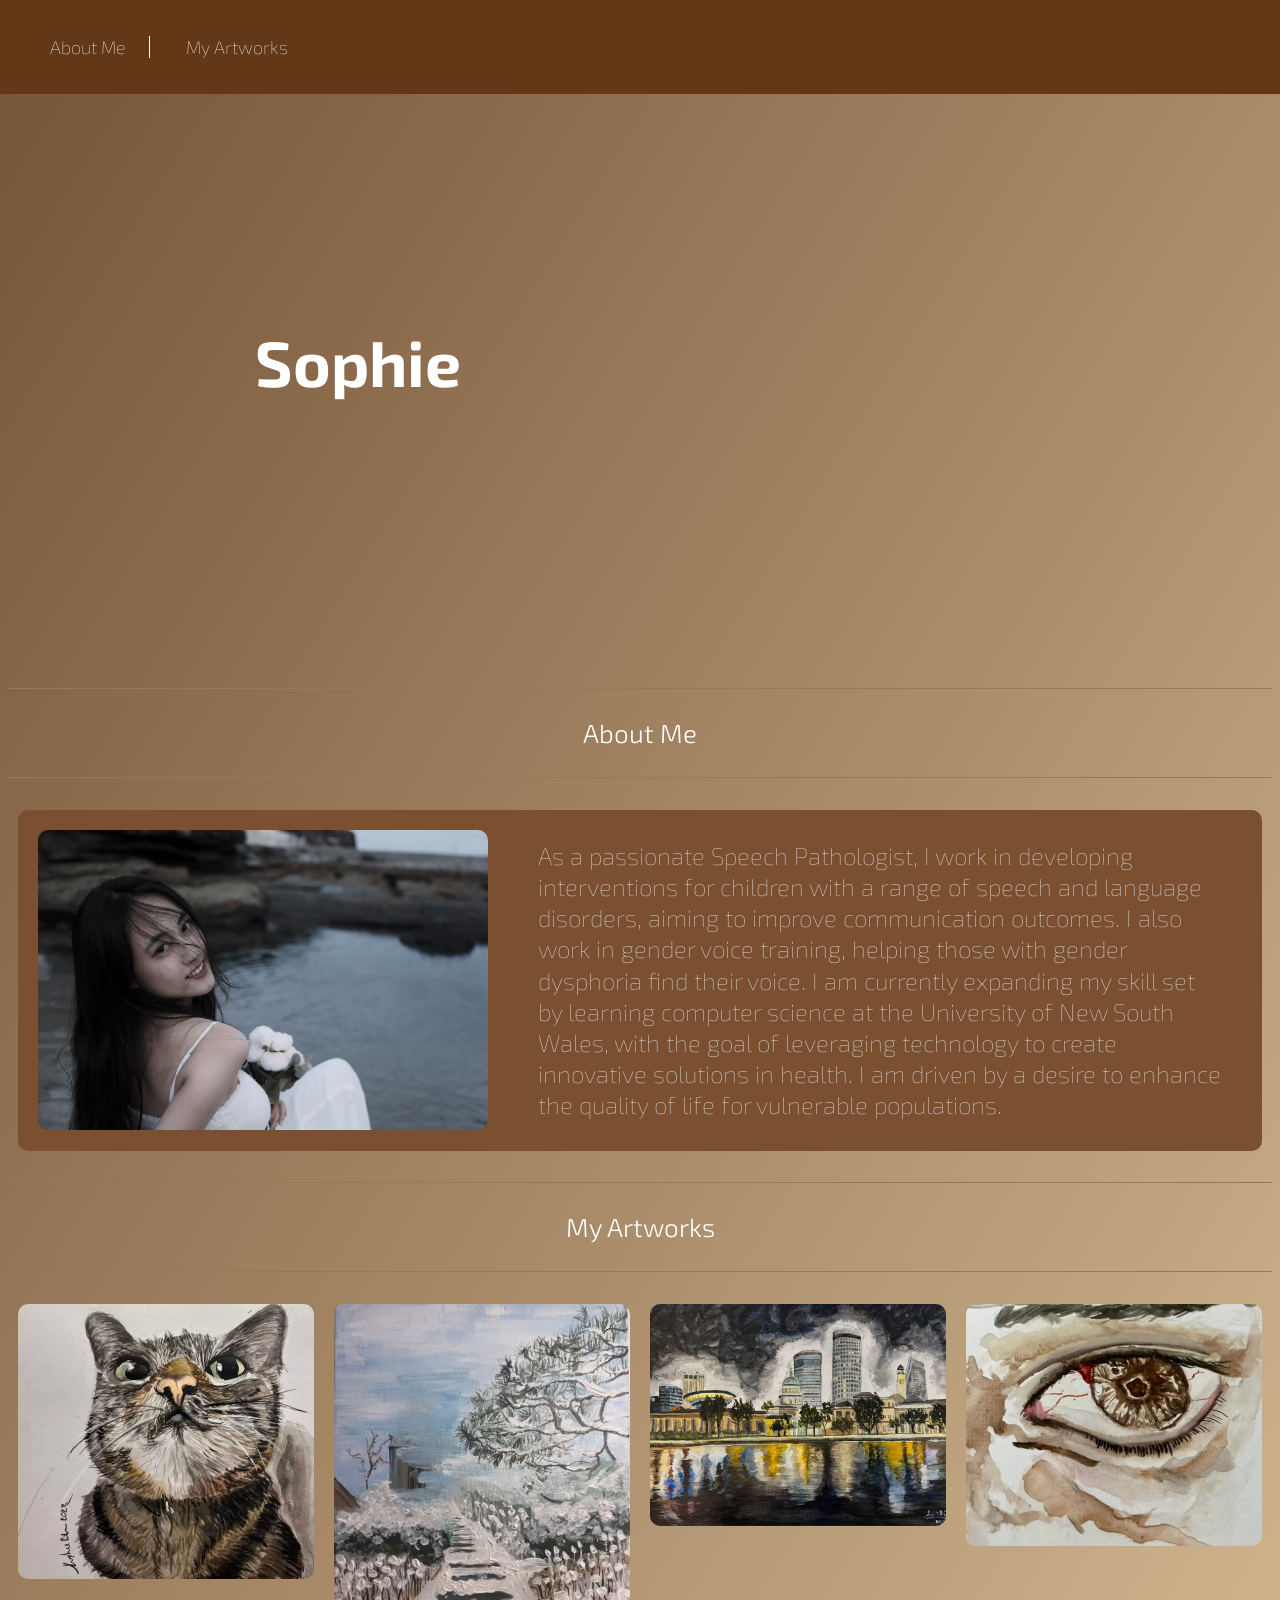
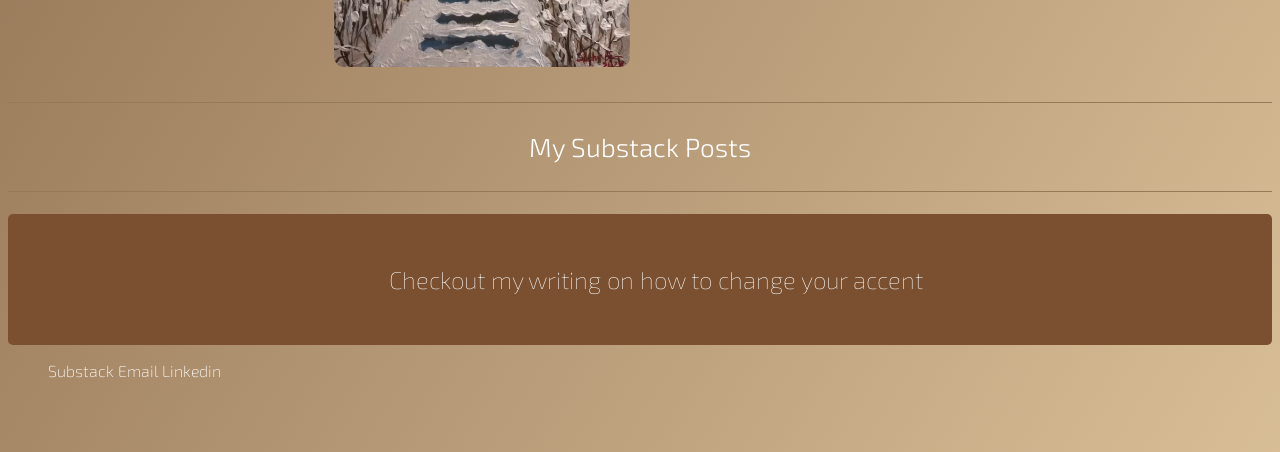
==== index.html @ 20e49e32 "Initial commit of all files to the repository" ====
<!DOCTYPE html>
<html>
<head>
    <title>Sophie Bi</title>
    <link rel="stylesheet" href="Resources/css/style.css">
    <link rel="images" href="Resources/images/">
    <link rel="preconnect" href="https://fonts.googleapis.com">
    <link rel="preconnect" href="https://fonts.gstatic.com" crossorigin>
    <link href="https://fonts.googleapis.com/css2?family=Exo+2:ital,wght@0,100..900;1,100..900&display=swap" rel="stylesheet">
</head>
<body>

    <!-- This is the Navigation Bar -->
    <div class="navbar_container">
        <ul class="navbar">
            <li class="aboutme_navbar"><a href="#aboutme">About Me</a></li>
            <li class="subheadings"><a href="#artworks">My Artworks</a></li>
        </ul>
    </div>

    <!-- This is the Header -->
    <header>
            <h1>Sophie</h1> 
    </header>
   
    <!-- This is the about me content -->
    <div id="aboutme">
        <h2>About Me</h2>
            <div id="aboutme_background">
                <div class="about_me_content">
                <p class="self_intro"> As a passionate Speech Pathologist, I work in developing interventions for children with a range of speech and language disorders, aiming to improve communication outcomes. I also work in gender voice training, helping those with gender dysphoria find their voice. I am currently expanding my skill set by learning computer science at the University of New South Wales, with the goal of leveraging technology to create innovative solutions in health. I am driven by a desire to enhance the quality of life for vulnerable populations. </p>
                <div class="image" id="portrait"><img src="Resources/images/portrait.JPG" alt="Portrait of myself, against the ocean" height="300px"></div>
            </div>
        </div>
    </div>

    <!-- This is the artworks content -->
    <div id="artworks">
        <h2>My Artworks</h2>
        <div class="paintings">
            <div class="image_painting"><img src="Resources/images/Friend_cat.jpg" alt="image of my friend's cat" height="180px"></div>
            <div class="image_painting"><img src="Resources/images/Korea_snow.jpg" alt="I painted the snow in korea" height="180px"></div>
            <div class="image_painting"><img src="Resources/images/Singapore_river.jpg" alt="I was alone in singapore by the river" height="180px"></div>
            <div class="image_painting"><img src="Resources/images/Eyes.jpeg" alt="I painted an eye" height="180px"></div>
        </div>
    </div>

    <!-- This is the substack content-->
    <div id="substack">
        <h2>My Substack Posts</h2>
        <div id="substack_post_links">
            <p class = "substack_link"><a href="https://sophiebi.substack.com/p/the-australian-accent?r=3r8b92" target="_blank" rel="noopener noreferrer">Checkout my writing on how to change your accent</a></p>
        </div>
    </div>
</body>

<footer>
    <nav class="footer-nav">
        <ul>
            <li><a href="">Substack</a></li>
            <li><a href="sophiebimx@outlook.com">Email</a></li>
            <li><a href="www.linkedin.com/in/sophiebimx">Linkedin</a></li>
        </ul>
    </nav>
</footer>

</html>
---- Resources/css/style.css ----
/* Universal Styles */

html {
    font-family: "Exo 2", sans-serif;
    font-size: 16px;
    font-weight: 200;
    width: 100%;
}

h1 {
    color: #FFF;
    font-size: 4rem;
    padding: 14rem;
    width: 20%;
    font-family: "Exo 2", sans-serif; /* Added sans-serif as fallback */
    text-align: center;
}

h2 {
    border-top: 1px solid #947a57;
    border-bottom: 1px solid #947a57;
    color: #FFF;
    font-weight: 300;
    font-size: 26px;
    line-height: 24px;
    padding-top: 2rem;
    padding-bottom: 2rem;
    text-align: center;
    font-family:"Exo 2", sans-serif; /* Added sans-serif as fallback */
}

p {
    color: rgba(240, 248, 255, 0.745);
    line-height: 1.3em;
    text-align: left;
    width: 100%;
    font-family: "Exo 2", sans-serif; /* Added sans-serif as fallback */
    font-size: 18px;
    font-weight: 100;
}

body {
    background-image: linear-gradient(to bottom right, #755337, #d8be97);
    padding-top: 3rem;
    padding-bottom: 3rem;
}

img {
    width: auto;
    border-radius: 10px;
}
li{
    list-style: none;
    display: inline-block;
}

a{
    text-decoration: none !important;
    color: #FFF;
    text-transform: rgb(186, 83, 20);

}
/*navigation bar*/
.navbar_container{
    position: fixed;
    width: 100%;
    background-color: #623817;
    padding: 20px 10px;
    top: 0;
    left: 0;
    right: 0;
}
.navbar {
    width: 100%;
    z-index: 10;
    background-color: #623817;
}

.subheadings {
    text-align: center;
    font-family: "Exo 2", sans-serif; /* Added sans-serif as fallback */
    font-size: 18px;
    font-weight: 100;
    text-decoration: none !important;
    border: none;
    padding-right: 15px;
}
.aboutme_navbar{
    margin-right: 2rem;
    padding-right: 1.5rem;
    border-right: 1px solid #FFF;
    font-family: "Exo 2", sans-serif; /* Added sans-serif as fallback */
    font-size: 18px;
    font-weight: 100;
}

/*header*/
header{
    background-image: url('../images/newtown_icecream.jpeg');
    background-size: cover;
    background-attachment: fixed;
    width: 100%;
    background-repeat: no-repeat; 
    background-position: right top;
    border-radius: 10px;
}

/*about me*/
#aboutme_background{
    background-color: #7a5030;
    margin: 10px;
    min-height: 320px;
    border-radius: 10px;
}
#aboutme {
    display:flex;
    flex-direction: column;
}

.about_me_content {
    display: flex;
    flex-direction: row-reverse; 
    align-items: center; 
    border-radius: 255px 15px 225px 15px/15px 225px 15px 255px;
}

.self_intro {
    display: flex;
    margin:20px 30px 20px 20px;
    font-size: 24px;
    padding:10px;
}

#portrait {
    margin: 20px; 
    max-height: 300px;
    min-height:250px;
    
}

/*artworks*/

.paintings {
    display: flex;
    justify-content: space-between;
    flex-wrap: wrap;
    border-radius: 20px;
}

.image_painting {
    flex: 0 1 calc(25% - 20px); /* Adjust the percentage and margin as needed */
    margin: 10px;
    text-align: center;
    transition: transform 0.3s ease; /* Smooth transition for hover effect */
}

.image_painting img {
    max-width: 100%;
    height: auto;
    border-radius: 10px;
    transition: transform 0.3s ease; /* Smooth transition for enlargement */
}

.image_painting:hover {
    z-index: 1; /* Ensures the enlarged image appears above others */
}

.image_painting:hover img {
    transform: scale(1.5);
}

/*substack*/

#substack_post_links {
    display: block;
    margin-bottom: 15px; /* Adds space between posts */
    padding: 10px;
    background-color: #7a5030; 
    border-radius: 5px;
    transition: background-color 0.3s ease;

}
.substack_post_links:hover {
    background-color: #e9e9e9; 
}

.substack_link{
    text-align: center;
    font-family: "Exo 2", sans-serif;
    font-size: 24px;
    padding: 1rem;
    width: 100%;
}

.substack_link:hover {
    color: #0066cc;
}
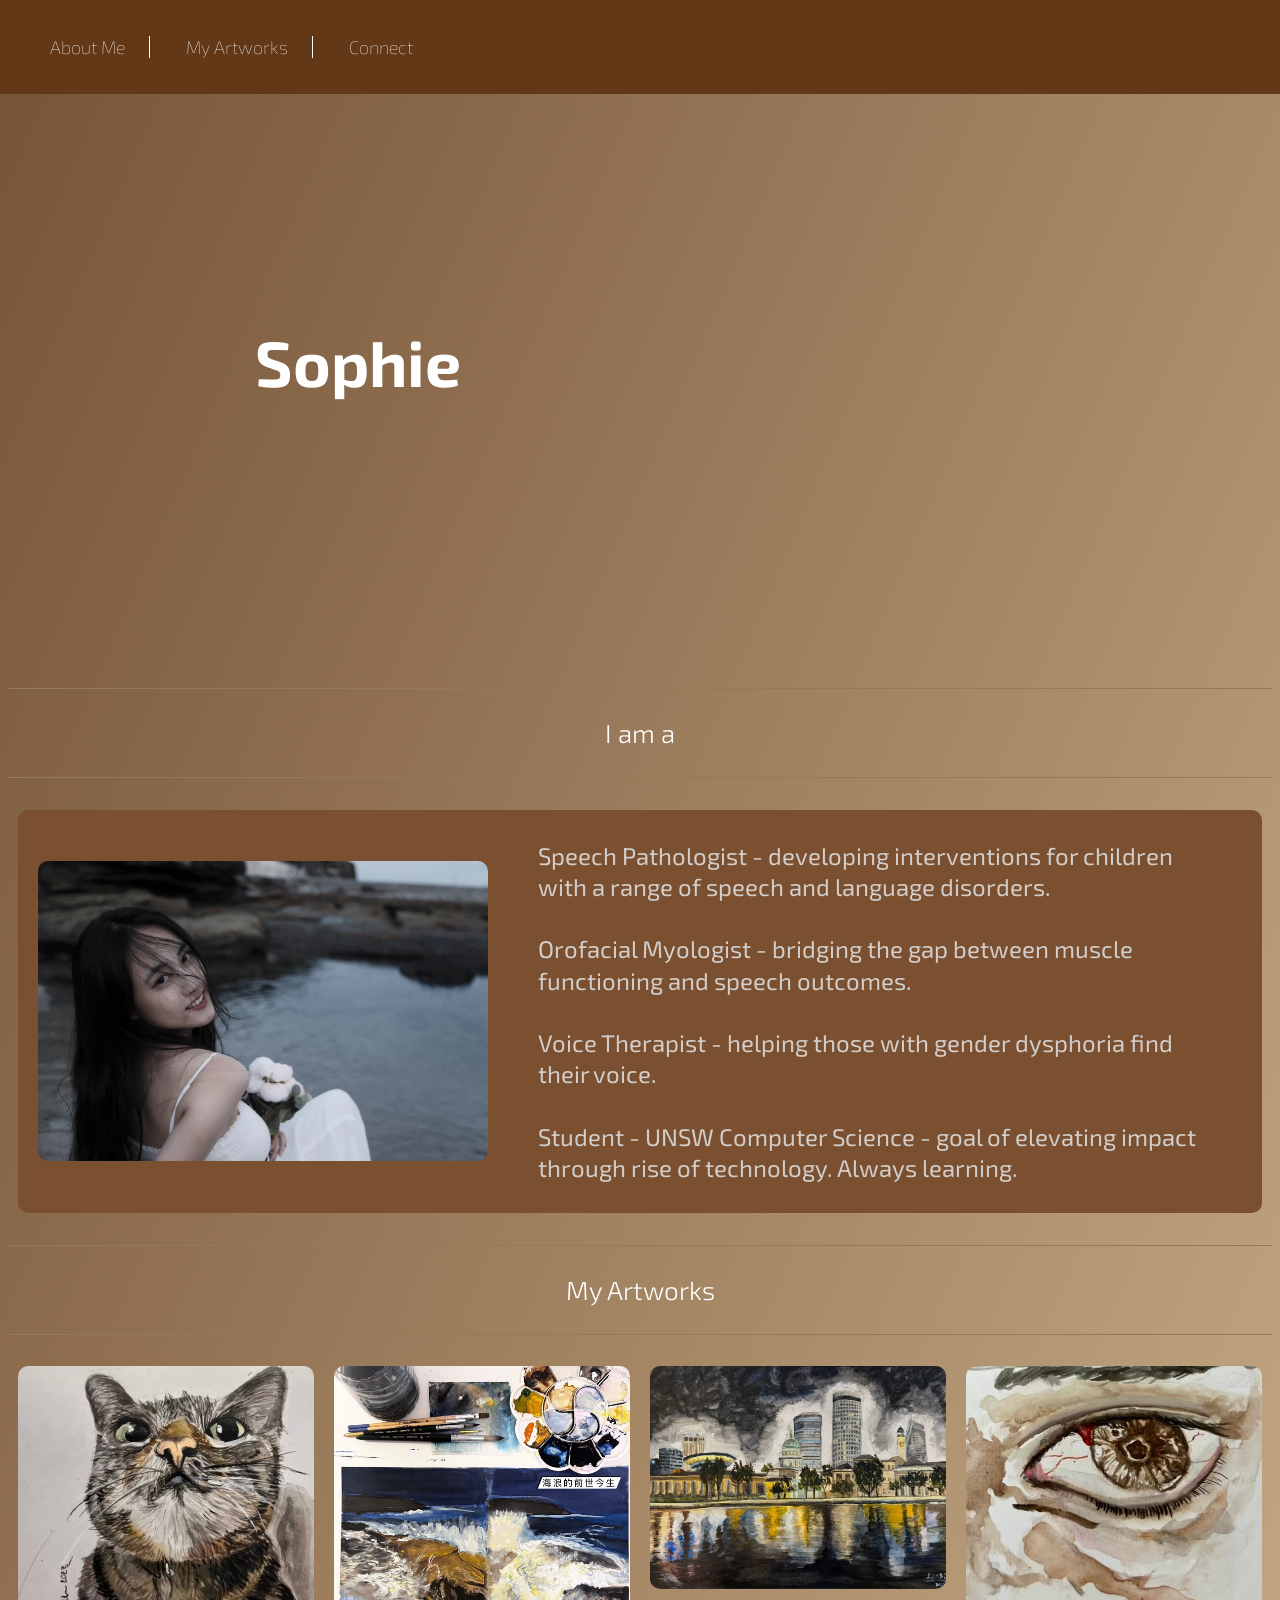
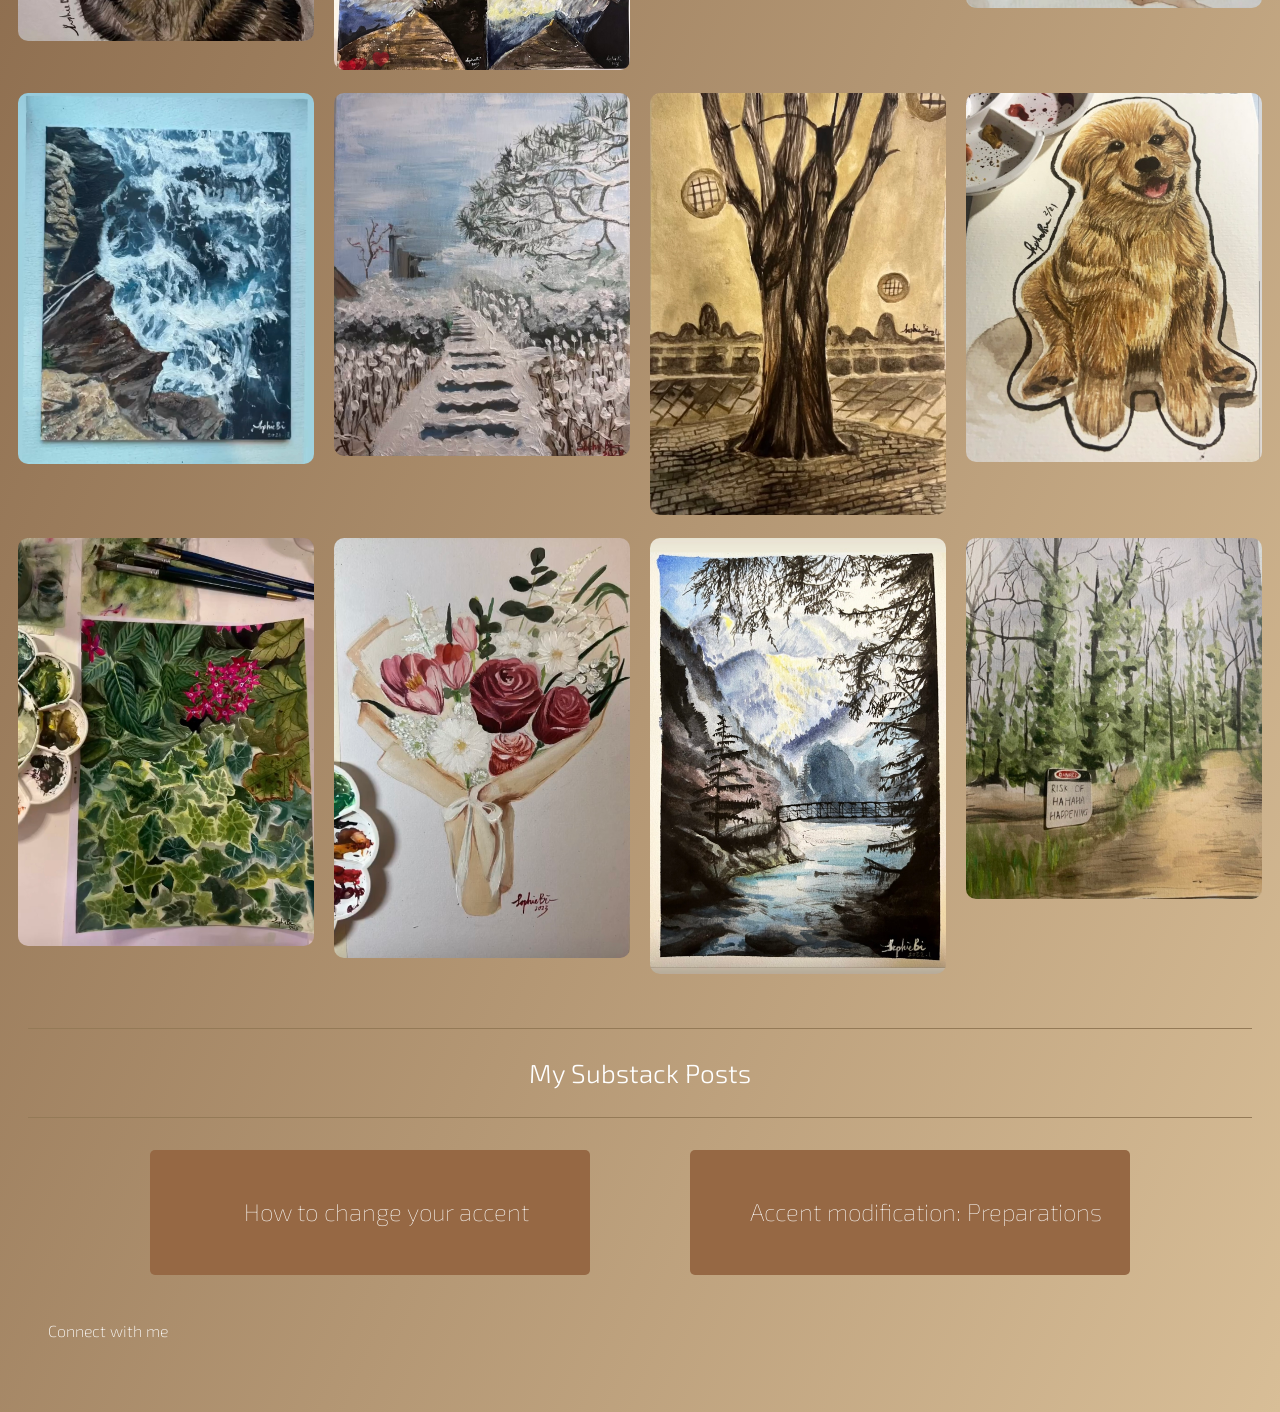
==== commit 9b2abe94: "Update website files and images" ====
--- a/index.html
+++ b/index.html
@@ -15,6 +15,8 @@
         <ul class="navbar">
             <li class="aboutme_navbar"><a href="#aboutme">About Me</a></li>
             <li class="subheadings"><a href="#artworks">My Artworks</a></li>
+            <li class="Connect"><a href="#" class="connect-trigger">Connect</a></li>
+            
         </ul>
     </div>
 
@@ -25,10 +27,15 @@
    
     <!-- This is the about me content -->
     <div id="aboutme">
-        <h2>About Me</h2>
+        <h2>I am a </h2>
             <div id="aboutme_background">
                 <div class="about_me_content">
-                <p class="self_intro"> As a passionate Speech Pathologist, I work in developing interventions for children with a range of speech and language disorders, aiming to improve communication outcomes. I also work in gender voice training, helping those with gender dysphoria find their voice. I am currently expanding my skill set by learning computer science at the University of New South Wales, with the goal of leveraging technology to create innovative solutions in health. I am driven by a desire to enhance the quality of life for vulnerable populations. </p>
+                <p class="self_intro"> 
+                    Speech Pathologist - developing interventions for children with a range of speech and language disorders.<br><br>
+                    Orofacial Myologist -  bridging the gap between muscle functioning and speech outcomes. <br><br>
+                    Voice Therapist - helping those with gender dysphoria find their voice. <br><br>
+                    Student - UNSW Computer Science - goal of elevating impact through rise of technology. Always learning.
+                </p>
                 <div class="image" id="portrait"><img src="Resources/images/portrait.JPG" alt="Portrait of myself, against the ocean" height="300px"></div>
             </div>
         </div>
@@ -39,30 +46,122 @@
         <h2>My Artworks</h2>
         <div class="paintings">
             <div class="image_painting"><img src="Resources/images/Friend_cat.jpg" alt="image of my friend's cat" height="180px"></div>
-            <div class="image_painting"><img src="Resources/images/Korea_snow.jpg" alt="I painted the snow in korea" height="180px"></div>
+            <div class="image_painting"><img src="Resources/images/double_waves.jpg" alt="some waves" height="180px"></div>
             <div class="image_painting"><img src="Resources/images/Singapore_river.jpg" alt="I was alone in singapore by the river" height="180px"></div>
             <div class="image_painting"><img src="Resources/images/Eyes.jpeg" alt="I painted an eye" height="180px"></div>
+            <div class="image_painting"><img src="Resources/images/waves.jpg" alt="some waves" height="180px"></div>
+            <div class="image_painting"><img src="Resources/images/Korea_snow.jpg" alt="I painted the snow in korea" height="180px"></div>
+            <div class="image_painting"><img src="Resources/images/hand.jpg" alt="some waves" height="180px"></div>
+            <div class="image_painting"><img src="Resources/images/doggo.jpg" alt="a doggo" height="180px"></div>
+            <div class="image_painting"><img src="Resources/images/greens.jpg" alt="green leaves" height="180px"></div>
+            <div class="image_painting"><img src="Resources/images/flowers.jpg" alt="banquet of flowers" height="180px"></div>
+            <div class="image_painting"><img src="Resources/images/yijing.jpg" alt="chinese style" height="180px"></div>
+            <div class="image_painting"><img src="Resources/images/bush_walk.jpg" alt="bush walk" height="180px"></div>
         </div>
     </div>
 
-    <!-- This is the substack content-->
-    <div id="substack">
+  <!-- This is the substack content-->
+    <div id="substack"> 
         <h2>My Substack Posts</h2>
-        <div id="substack_post_links">
-            <p class = "substack_link"><a href="https://sophiebi.substack.com/p/the-australian-accent?r=3r8b92" target="_blank" rel="noopener noreferrer">Checkout my writing on how to change your accent</a></p>
+        <div class="substack_container">
+            <div class="substack_post_links"> <!-- Changed from ID to class -->
+                <p class="substack_link">
+                    <a href="https://sophiebi.substack.com/p/the-australian-accent?r=3r8b92" target="_blank" rel="noopener noreferrer">
+                        How to change your accent
+                    </a>
+                </p>
+            </div>
+            <div class="substack_post_links"> <!-- Changed from ID to class -->
+                <p class="substack_link">
+                    <a href="https://substack.com/@sophiebi/note/p-147573679" target="_blank" rel="noopener noreferrer">
+                        Accent modification: Preparations
+                    </a>
+                </p>
+            </div>
         </div>
     </div>
+    <!-- This is the popup content-->
+    <div id="connectPopup" class="popup">
+        <div class="popup-content">
+            <span class="close">&times;</span>
+            <h2>Connect With Me Via</h2>
+            <div class="connect-links">
+                <a href="https://sophiebi.substack.com" target="_blank" class="connect-button">
+                    <i class="icon">📮</i>Substack
+                </a>
+                <a href="#" class="connect-button" id="emailCopyButton" data-email="sophiebimx@outlook.com">
+                    <i class="icon">📧</i>Email <span class="copy-text">(Click to copy)</span>
+                </a>
+                </a>
+                <a href="https://www.linkedin.com/in/sophiebimx" target="_blank" class="connect-button">
+                    <i class="icon">💼</i>LinkedIn
+                </a>
+            </div>
+        </div>
+    </div>
+    <!-- This is the footer content-->
+    <footer>
+        <nav class="footer-nav">
+            <ul>
+                <li><a href="#" class="connect-trigger">Connect with me</a></li>
+            </ul>
+        </nav>
+    </footer>
+
+<!-- This is the conenct me pop up java script content-->
+    <script>
+        // Get the modal
+        document.addEventListener('DOMContentLoaded', function() {
+            const popup = document.getElementById('connectPopup');
+            const closeButton = document.getElementsByClassName('close')[0];
+            const connectButtons = document.querySelectorAll('.connect-trigger');
+
+            // Add click event to all connect buttons
+            connectButtons.forEach(button => {
+                button.onclick = function(e) {
+                    e.preventDefault();
+                    popup.style.display = "block";
+                }
+            });
+
+            // When the user clicks on (x), close the popup
+            closeButton.onclick = function() {
+                popup.style.display = "none";
+            }
+
+            // When the user clicks anywhere outside of the popup, close it
+            window.onclick = function(event) {
+                if (event.target == popup) {
+                    popup.style.display = "none";
+                }
+            }
+        });
+        
+
+    // Add email copy functionality
+    const emailButton = document.getElementById('emailCopyButton');
+    
+    emailButton.addEventListener('click', function(e) {
+        e.preventDefault();
+        const email = this.getAttribute('data-email');
+        
+        // Copy to clipboard
+        navigator.clipboard.writeText(email).then(function() {
+            // Change button text temporarily to show feedback
+            const originalText = emailButton.innerHTML;
+            emailButton.innerHTML = '<i class="icon">📧</i>Email copied!';
+            
+            // Revert back to original text after 2 seconds
+            setTimeout(function() {
+                emailButton.innerHTML = originalText;
+            }, 2000);
+        }).catch(function(err) {
+            console.error('Failed to copy text: ', err);
+            });
+        });
+
+    </script>
+
 </body>
-
-<footer>
-    <nav class="footer-nav">
-        <ul>
-            <li><a href="">Substack</a></li>
-            <li><a href="sophiebimx@outlook.com">Email</a></li>
-            <li><a href="www.linkedin.com/in/sophiebimx">Linkedin</a></li>
-        </ul>
-    </nav>
-</footer>
-
 </html>
  
--- a/Resources/css/style.css
+++ b/Resources/css/style.css
@@ -94,6 +94,17 @@
     font-weight: 100;
 }
 
+.navbar li a {
+    font-family: "Exo 2", sans-serif;
+    font-size: 18px;
+    font-weight: 100;
+}
+
+.subheadings {
+    margin-right: 2rem;
+    padding-right: 1.5rem;
+    border-right: 1px solid #FFF;
+}
 /*header*/
 header{
     background-image: url('../images/newtown_icecream.jpeg');
@@ -127,6 +138,8 @@
 .self_intro {
     display: flex;
     margin:20px 30px 20px 20px;
+    /*font-weight: bold;    /* or */
+    font-weight: 400; 
     font-size: 24px;
     padding:10px;
 }
@@ -152,6 +165,8 @@
     margin: 10px;
     text-align: center;
     transition: transform 0.3s ease; /* Smooth transition for hover effect */
+    
+    
 }
 
 .image_painting img {
@@ -166,32 +181,109 @@
 }
 
 .image_painting:hover img {
-    transform: scale(1.5);
+    transform: scale(1.2);
 }
 
 /*substack*/
-
-#substack_post_links {
-    display: block;
-    margin-bottom: 15px; /* Adds space between posts */
+#substack {
+    padding: 20px;
+}
+
+.substack_container {
+    width: 80%;
+    margin: 0 auto;
+    display: flex;
+    flex-direction: row;
+    gap: 100px;
     padding: 10px;
-    background-color: #7a5030; 
+}
+
+.substack_post_links { /* Changed from ID to class */
+    flex: 1;
+    background-color: #966844;
     border-radius: 5px;
-    transition: background-color 0.3s ease;
-
-}
-.substack_post_links:hover {
-    background-color: #e9e9e9; 
-}
-
-.substack_link{
+    padding: 8px 10px;
+    color: white;
+    text-align: center;
+}
+
+.substack_link {
     text-align: center;
     font-family: "Exo 2", sans-serif;
     font-size: 24px;
     padding: 1rem;
-    width: 100%;
-}
-
-.substack_link:hover {
+    line-height: 1.2; 
+}
+
+.substack_link a {
+    color: white;
+    text-decoration: none;
+}
+
+.substack_link a:hover {
     color: #0066cc;
-}+}
+
+/* Popup styles */
+.popup {
+    display: none;
+    position: fixed;
+    top: 0;
+    left: 0;
+    width: 100%;
+    height: 100%;
+    background-color: rgba(0, 0, 0, 0.5);
+    z-index: 1000;
+}
+.popup-content h2 {
+    color: #333;
+    text-align: center;
+    margin-bottom: 20px;
+    font-size: 1.5em;
+}
+.popup-content {
+    position: relative;
+    background-color: #fff;
+    margin: 15% auto;
+    padding: 20px;
+    width: 70%;
+    max-width: 500px;
+    border-radius: 10px;
+    box-shadow: 0 4px 8px rgba(0, 0, 0, 0.2);
+}
+
+.close {
+    position: absolute;
+    right: 20px;
+    top: 10px;
+    font-size: 30px;
+    cursor: pointer;
+}
+
+.connect-links {
+    display: flex;
+    flex-direction: column;
+    gap: 15px;
+    margin-top: 20px;
+}
+
+.connect-button {
+    display: flex;
+    align-items: center;
+    gap: 10px;
+    padding: 15px;
+    background-color: #f5f5f5;
+    border-radius: 8px;
+    text-decoration: none;
+    color: #333;
+    font-size: 1.2em;
+    transition: background-color 0.3s;
+}
+
+.connect-button:hover {
+    background-color: #e0e0e0;
+}
+
+.icon {
+    font-size: 24px;
+}
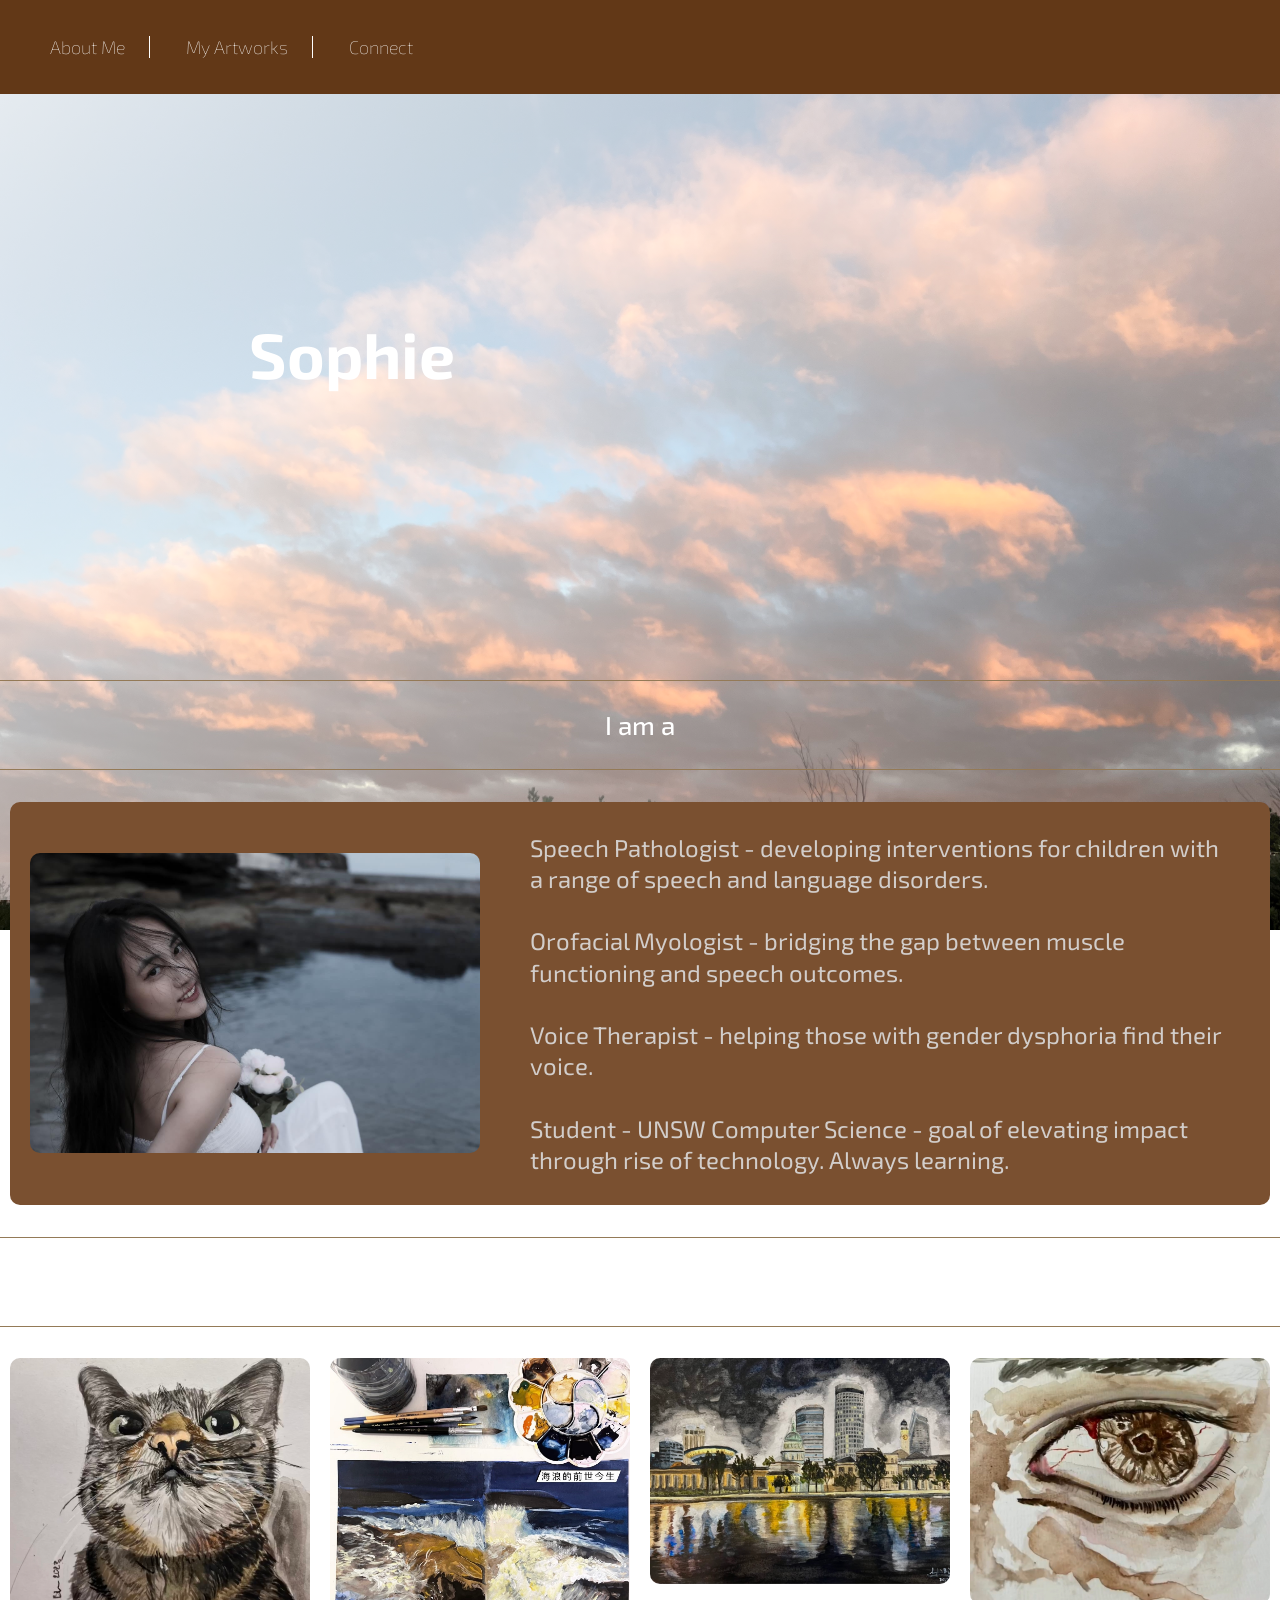
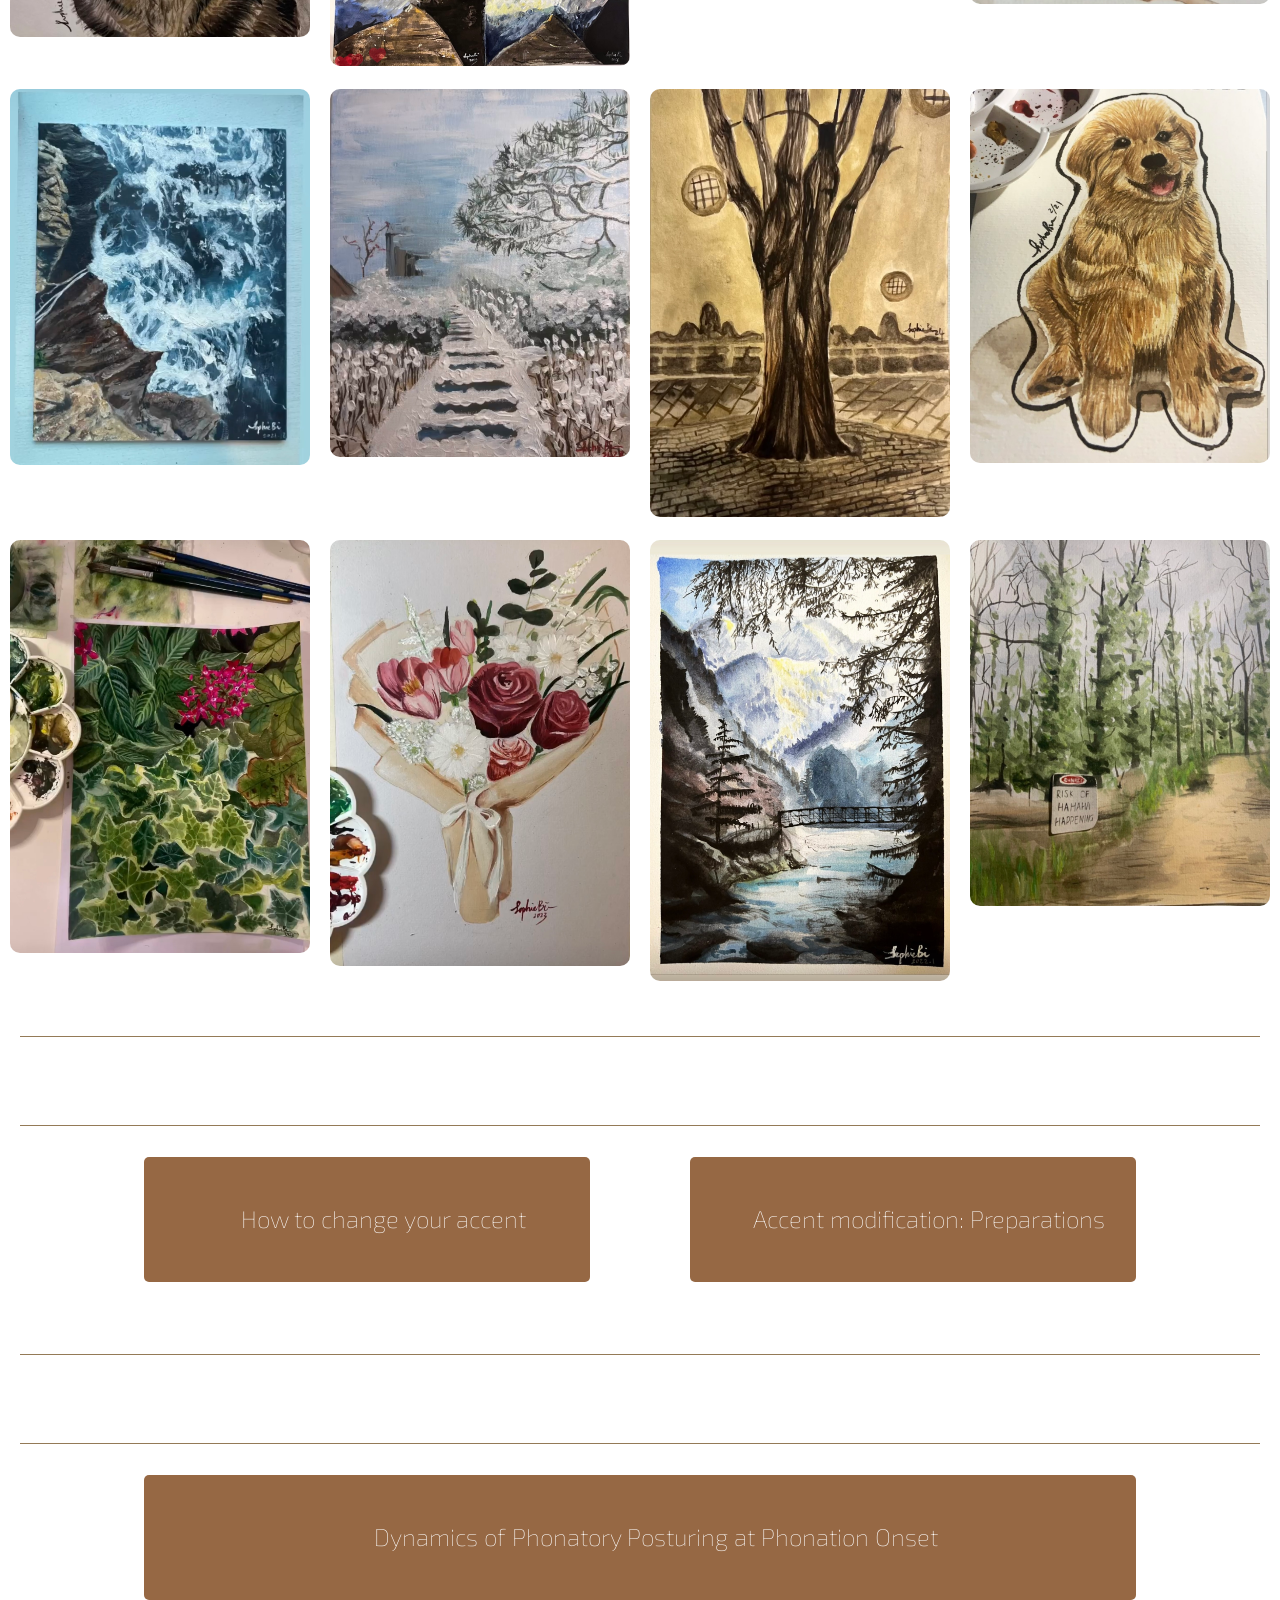
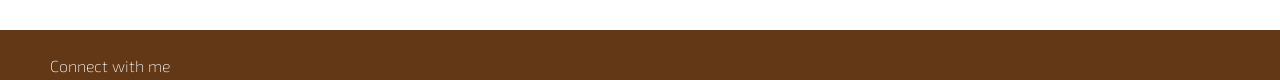
==== commit 749ff4d0: "added projects" ====
--- a/index.html
+++ b/index.html
@@ -99,8 +99,23 @@
             </div>
         </div>
     </div>
+    <!-- This is the projects content-->
+    <div id="projects"> 
+        <h2>My Projects</h2>
+        <div class="project_container">
+            <div class="project_links"> <!-- Changed from ID to class -->
+                <p class="project_link">
+                    <a href="https://pmc.ncbi.nlm.nih.gov/articles/PMC4916049/#:~:text=Vocal%20rise%20times%20for%20breathy,pressure14%2C42%2D44." target="_blank" rel="noopener noreferrer">
+                    Dynamics of Phonatory Posturing at Phonation Onset
+                    </a>
+                </p>
+            </div>
+        </div>
+    </div>
+
+
     <!-- This is the footer content-->
-    <footer>
+    <footer class="footer-nav_container">
         <nav class="footer-nav">
             <ul>
                 <li><a href="#" class="connect-trigger">Connect with me</a></li>
--- a/Resources/css/style.css
+++ b/Resources/css/style.css
@@ -20,7 +20,7 @@
     border-top: 1px solid #947a57;
     border-bottom: 1px solid #947a57;
     color: #FFF;
-    font-weight: 300;
+    font-weight: 500;
     font-size: 26px;
     line-height: 24px;
     padding-top: 2rem;
@@ -40,9 +40,15 @@
 }
 
 body {
-    background-image: linear-gradient(to bottom right, #755337, #d8be97);
+    background-image: linear-gradient(to bottom right, rgba(255, 255, 255, 0.9), rgba(255, 255, 255, 0)), url('../images/sky.jpeg'); 
+    background-size: cover;
+    background-repeat: no-repeat;
+    background-position: center;
+    background-attachment: fixed;  /* This makes it stay in place */
     padding-top: 3rem;
-    padding-bottom: 3rem;
+    padding-bottom: 2rem;
+    min-height: 100vh;
+    position: relative;
 }
 
 img {
@@ -60,7 +66,28 @@
     text-transform: rgb(186, 83, 20);
 
 }
+html, body {
+    height: 100%;
+    margin: 0;
+}
+.footer-nav_container{
+    position: relative;
+    width: 100%;
+    height: 30px;
+    background-color: #623817;
+    padding: 10px 10px;
+    bottom: 0;
+    left: 0;
+    right: 0;
+}
+
+.footer-nav{
+    width: 100%;
+    z-index: 1;
+    background-color: #623817;
+}
 /*navigation bar*/
+
 .navbar_container{
     position: fixed;
     width: 100%;
@@ -221,6 +248,46 @@
 }
 
 .substack_link a:hover {
+    color: #0066cc;
+}
+
+/*project*/
+#projects{
+    padding: 20px;
+}
+
+.project_container {
+    width: 80%;
+    margin: 0 auto;
+    display: flex;
+    flex-direction: row;
+    gap: 100px;
+    padding: 10px;
+}
+
+.project_links { /* Changed from ID to class */
+    flex: 1;
+    background-color: #966844;
+    border-radius: 5px;
+    padding: 8px 10px;
+    color: white;
+    text-align: center;
+}
+
+.project_link {
+    text-align: center;
+    font-family: "Exo 2", sans-serif;
+    font-size: 24px;
+    padding: 1rem;
+    line-height: 1.2; 
+}
+
+.project_link a {
+    color: white;
+    text-decoration: none;
+}
+
+.project_link a:hover {
     color: #0066cc;
 }
 
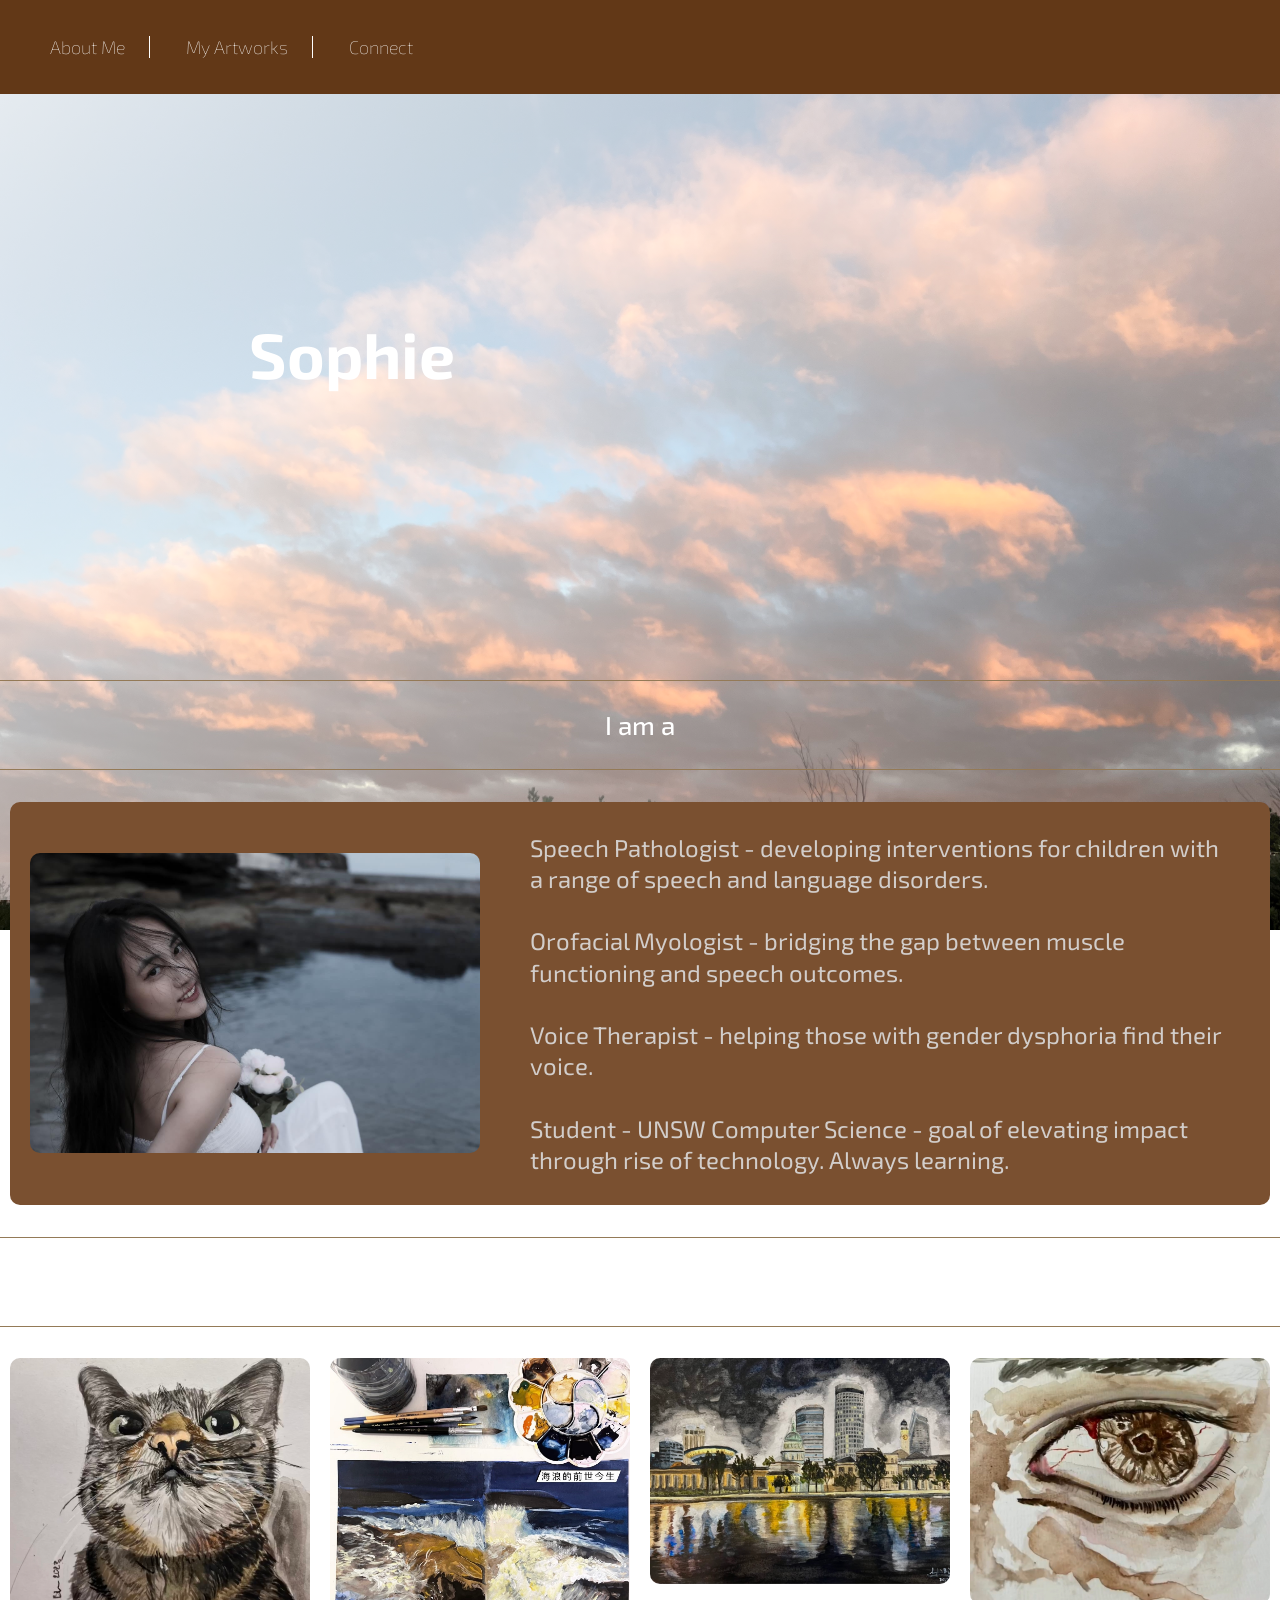
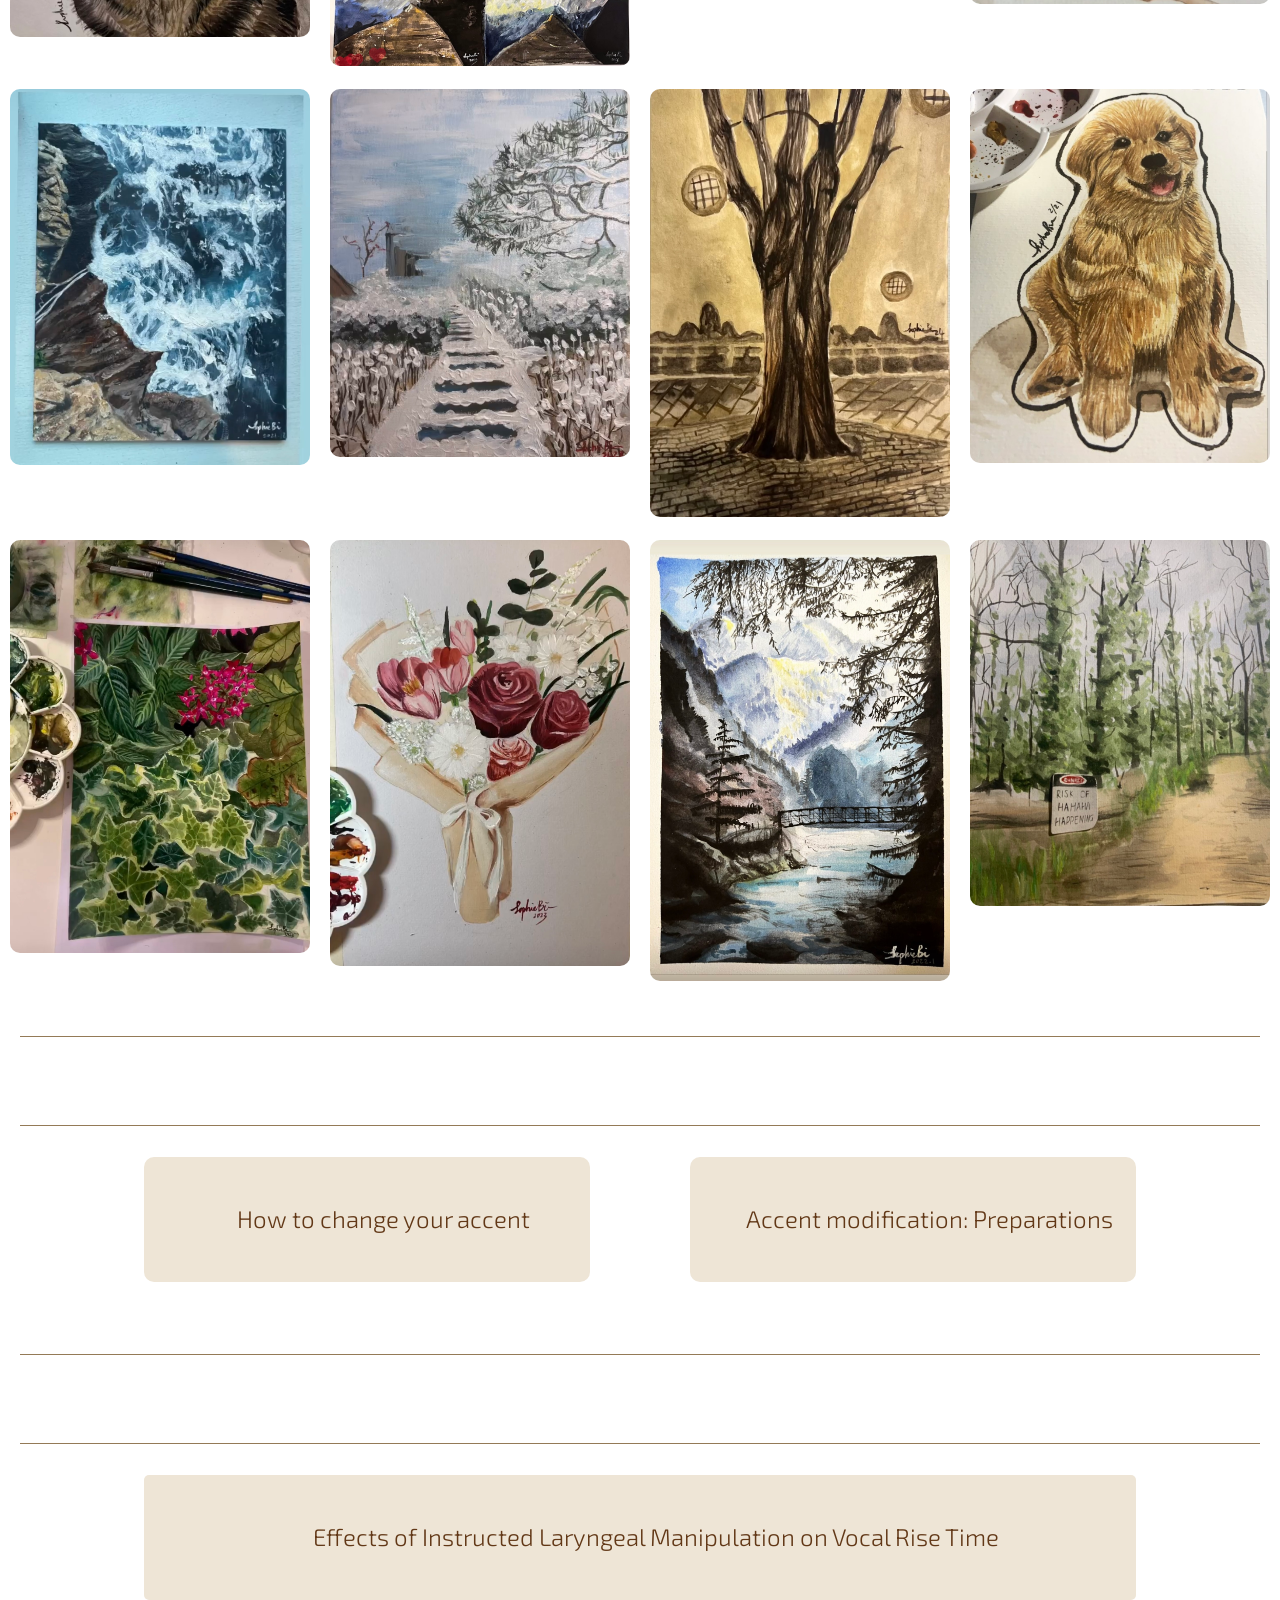
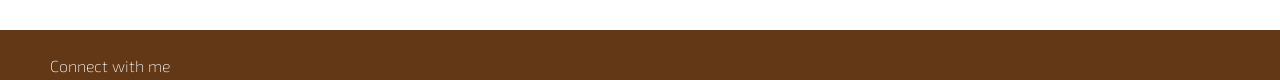
==== commit 3d2f8d14: "To Trial Pages" ====
--- a/index.html
+++ b/index.html
@@ -105,8 +105,8 @@
         <div class="project_container">
             <div class="project_links"> <!-- Changed from ID to class -->
                 <p class="project_link">
-                    <a href="https://pmc.ncbi.nlm.nih.gov/articles/PMC4916049/#:~:text=Vocal%20rise%20times%20for%20breathy,pressure14%2C42%2D44." target="_blank" rel="noopener noreferrer">
-                    Dynamics of Phonatory Posturing at Phonation Onset
+                    <a href="https://pubmed.ncbi.nlm.nih.gov/39537447/" target="_blank" rel="noopener noreferrer">
+                    Effects of Instructed Laryngeal Manipulation on Vocal Rise Time
                     </a>
                 </p>
             </div>
--- a/Resources/css/style.css
+++ b/Resources/css/style.css
@@ -227,10 +227,10 @@
 
 .substack_post_links { /* Changed from ID to class */
     flex: 1;
-    background-color: #966844;
-    border-radius: 5px;
+    background-color: #eee5d6;
+    border-radius: 10px;
     padding: 8px 10px;
-    color: white;
+    color: #623817;
     text-align: center;
 }
 
@@ -240,10 +240,11 @@
     font-size: 24px;
     padding: 1rem;
     line-height: 1.2; 
+    font-weight: 300;
 }
 
 .substack_link a {
-    color: white;
+    color: #623817;
     text-decoration: none;
 }
 
@@ -267,7 +268,7 @@
 
 .project_links { /* Changed from ID to class */
     flex: 1;
-    background-color: #966844;
+    background-color: #eee5d6;
     border-radius: 5px;
     padding: 8px 10px;
     color: white;
@@ -280,10 +281,11 @@
     font-size: 24px;
     padding: 1rem;
     line-height: 1.2; 
+    font-weight: 300;
 }
 
 .project_link a {
-    color: white;
+    color: #623817;
     text-decoration: none;
 }
 
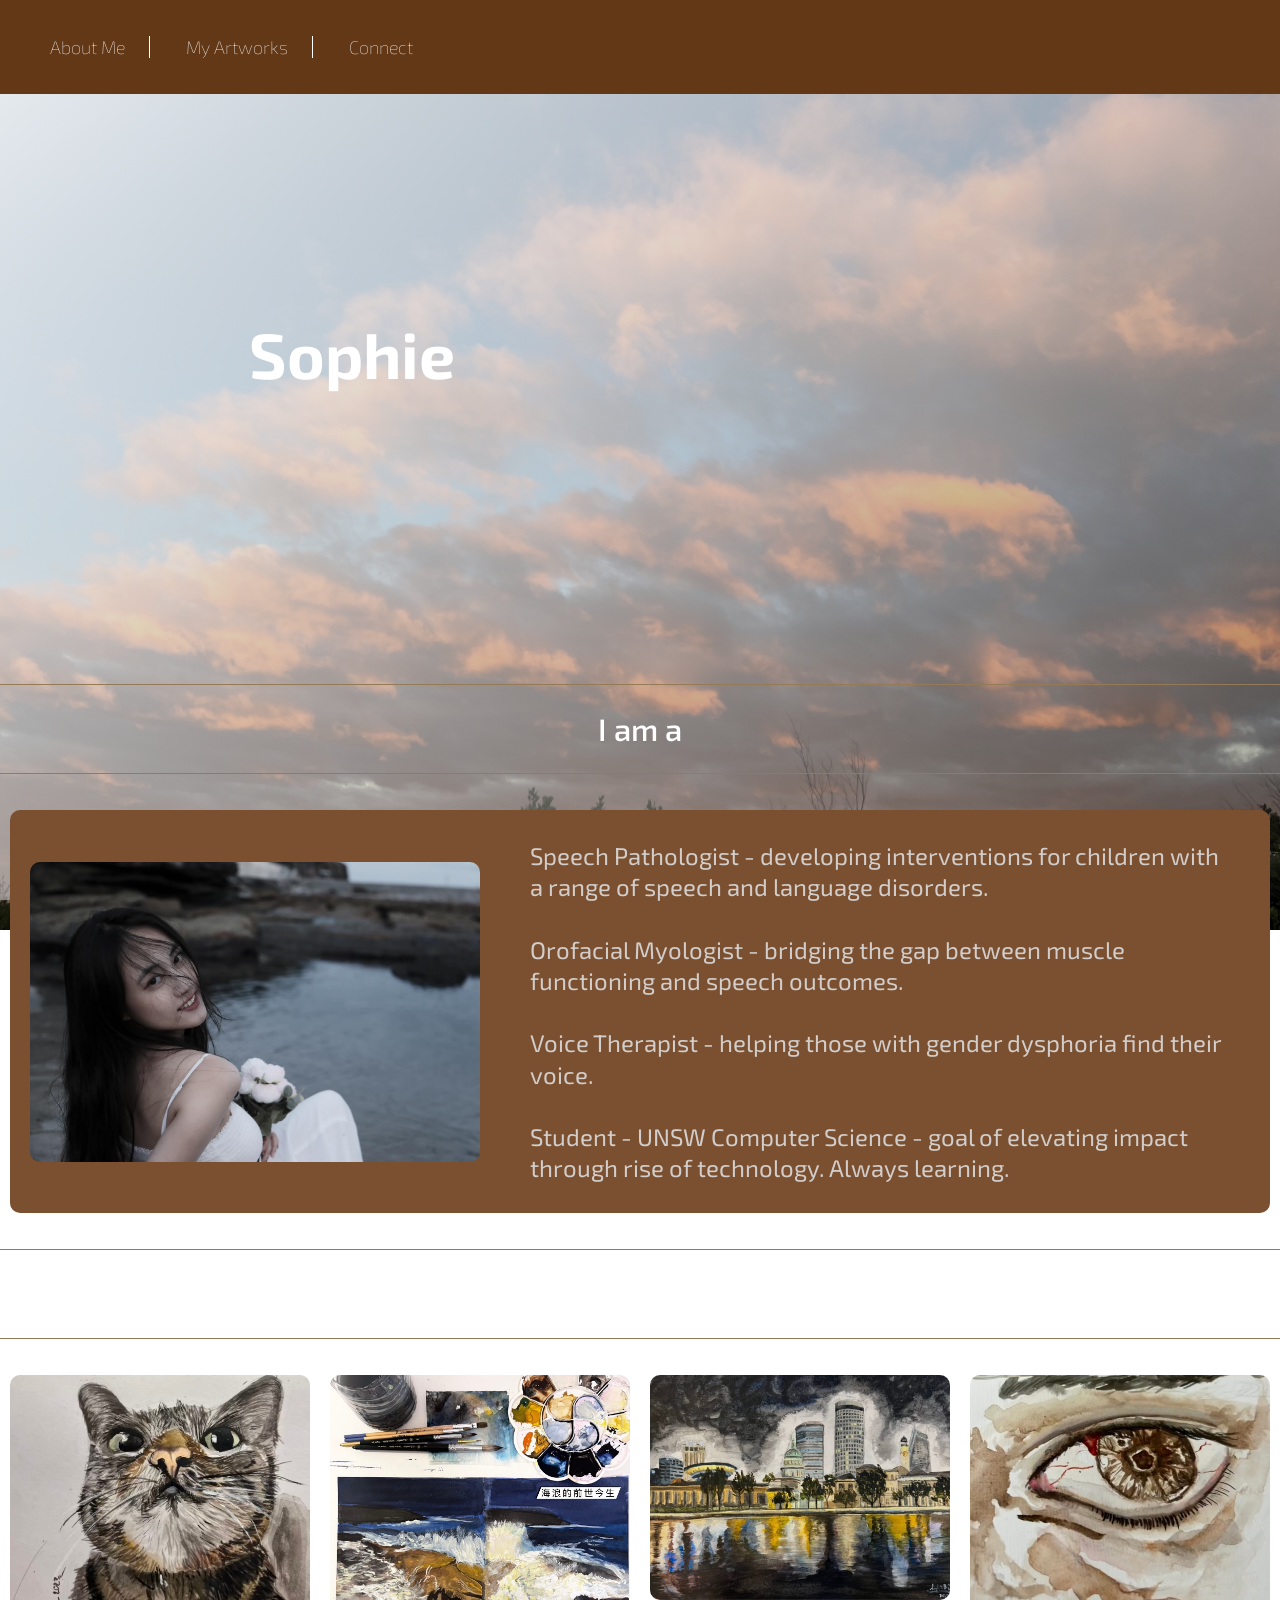
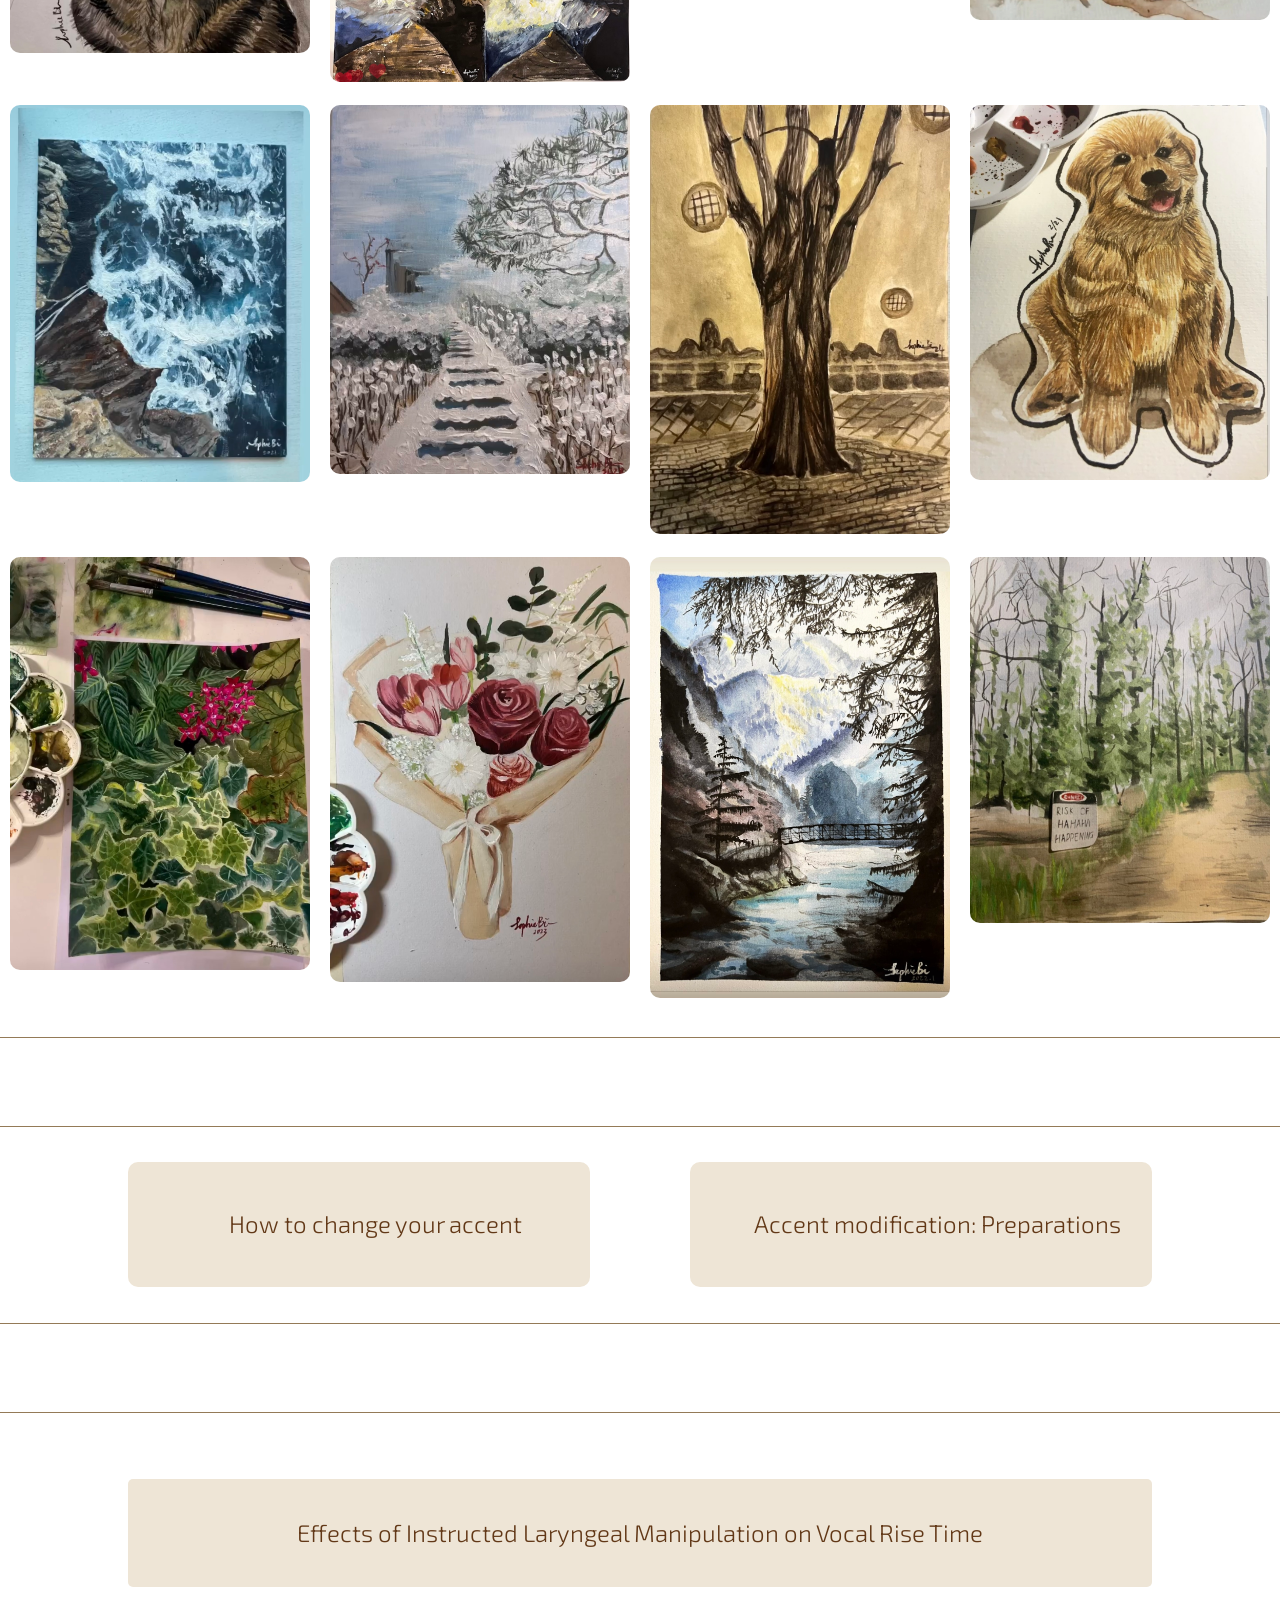
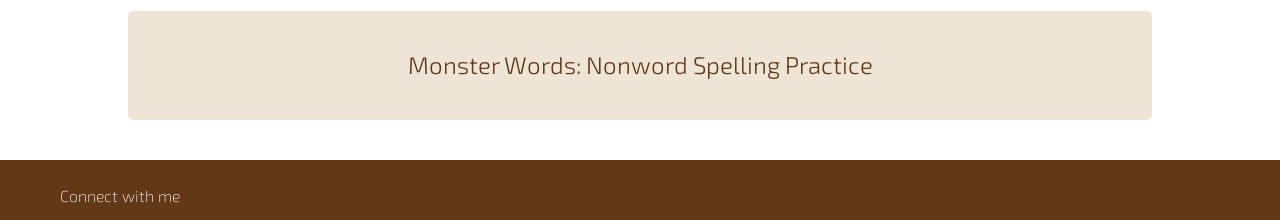
==== commit af59dc51: "fixed padding and added link to Monsters" ====
--- a/index.html
+++ b/index.html
@@ -64,14 +64,14 @@
     <div id="substack"> 
         <h2>My Substack Posts</h2>
         <div class="substack_container">
-            <div class="substack_post_links"> <!-- Changed from ID to class -->
+            <div class="substack_post_links"> 
                 <p class="substack_link">
                     <a href="https://sophiebi.substack.com/p/the-australian-accent?r=3r8b92" target="_blank" rel="noopener noreferrer">
                         How to change your accent
                     </a>
                 </p>
             </div>
-            <div class="substack_post_links"> <!-- Changed from ID to class -->
+            <div class="substack_post_links"> 
                 <p class="substack_link">
                     <a href="https://substack.com/@sophiebi/note/p-147573679" target="_blank" rel="noopener noreferrer">
                         Accent modification: Preparations
@@ -103,10 +103,15 @@
     <div id="projects"> 
         <h2>My Projects</h2>
         <div class="project_container">
-            <div class="project_links"> <!-- Changed from ID to class -->
+            <div class="project_links"> 
                 <p class="project_link">
                     <a href="https://pubmed.ncbi.nlm.nih.gov/39537447/" target="_blank" rel="noopener noreferrer">
                     Effects of Instructed Laryngeal Manipulation on Vocal Rise Time
+                    </a>
+                </p>
+                <p class="project_link">
+                <a href="https://monsters-lueu.onrender.com/" target="_blank" rel="noopener noreferrer"> 
+                    Monster Words: Nonword Spelling Practice
                     </a>
                 </p>
             </div>
--- a/Resources/css/style.css
+++ b/Resources/css/style.css
@@ -12,7 +12,7 @@
     font-size: 4rem;
     padding: 14rem;
     width: 20%;
-    font-family: "Exo 2", sans-serif; /* Added sans-serif as fallback */
+    font-family: "Exo 2", sans-serif;
     text-align: center;
 }
 
@@ -20,13 +20,13 @@
     border-top: 1px solid #947a57;
     border-bottom: 1px solid #947a57;
     color: #FFF;
-    font-weight: 500;
-    font-size: 26px;
+    font-weight: 555;
+    font-size: 31px;
     line-height: 24px;
     padding-top: 2rem;
     padding-bottom: 2rem;
     text-align: center;
-    font-family:"Exo 2", sans-serif; /* Added sans-serif as fallback */
+    font-family: "Exo 2", sans-serif;
 }
 
 p {
@@ -34,61 +34,62 @@
     line-height: 1.3em;
     text-align: left;
     width: 100%;
-    font-family: "Exo 2", sans-serif; /* Added sans-serif as fallback */
+    font-family: "Exo 2", sans-serif;
     font-size: 18px;
     font-weight: 100;
 }
 
 body {
-    background-image: linear-gradient(to bottom right, rgba(255, 255, 255, 0.9), rgba(255, 255, 255, 0)), url('../images/sky.jpeg'); 
+    background-image: linear-gradient(to bottom right, rgba(255, 255, 255, 0.9), rgba(0, 0, 0, 0.3)), url('../images/sky.jpeg');  
     background-size: cover;
     background-repeat: no-repeat;
     background-position: center;
-    background-attachment: fixed;  /* This makes it stay in place */
+    background-attachment: fixed;
     padding-top: 3rem;
     padding-bottom: 2rem;
     min-height: 100vh;
     position: relative;
+    overflow-x: hidden;
 }
 
 img {
     width: auto;
     border-radius: 10px;
 }
-li{
+
+li {
     list-style: none;
     display: inline-block;
 }
 
-a{
+a {
     text-decoration: none !important;
     color: #FFF;
     text-transform: rgb(186, 83, 20);
-
-}
+}
+
 html, body {
     height: 100%;
     margin: 0;
 }
-.footer-nav_container{
+
+/* Footer */
+.footer-nav_container {
     position: relative;
     width: 100%;
-    height: 30px;
+    height: 2.5rem;
     background-color: #623817;
-    padding: 10px 10px;
-    bottom: 0;
-    left: 0;
-    right: 0;
-}
-
-.footer-nav{
+    padding: 10px 20px;
+}
+
+.footer-nav {
     width: 100%;
     z-index: 1;
     background-color: #623817;
 }
-/*navigation bar*/
-
-.navbar_container{
+
+/* Navigation Bar */
+.navbar_container {
     position: fixed;
     width: 100%;
     background-color: #623817;
@@ -97,6 +98,7 @@
     left: 0;
     right: 0;
 }
+
 .navbar {
     width: 100%;
     z-index: 10;
@@ -105,18 +107,19 @@
 
 .subheadings {
     text-align: center;
-    font-family: "Exo 2", sans-serif; /* Added sans-serif as fallback */
+    font-family: "Exo 2", sans-serif;
     font-size: 18px;
     font-weight: 100;
     text-decoration: none !important;
     border: none;
     padding-right: 15px;
 }
-.aboutme_navbar{
+
+.aboutme_navbar {
     margin-right: 2rem;
     padding-right: 1.5rem;
     border-right: 1px solid #FFF;
-    font-family: "Exo 2", sans-serif; /* Added sans-serif as fallback */
+    font-family: "Exo 2", sans-serif;
     font-size: 18px;
     font-weight: 100;
 }
@@ -132,26 +135,28 @@
     padding-right: 1.5rem;
     border-right: 1px solid #FFF;
 }
-/*header*/
-header{
+
+/* Header */
+header {
     background-image: url('../images/newtown_icecream.jpeg');
     background-size: cover;
     background-attachment: fixed;
     width: 100%;
     background-repeat: no-repeat; 
     background-position: right top;
-    border-radius: 10px;
-}
-
-/*about me*/
-#aboutme_background{
+    border-radius: 0;
+}
+
+/* About Me */
+#aboutme_background {
     background-color: #7a5030;
     margin: 10px;
     min-height: 320px;
     border-radius: 10px;
 }
+
 #aboutme {
-    display:flex;
+    display: flex;
     flex-direction: column;
 }
 
@@ -159,27 +164,24 @@
     display: flex;
     flex-direction: row-reverse; 
     align-items: center; 
-    border-radius: 255px 15px 225px 15px/15px 225px 15px 255px;
+    border-radius: 255px 15px 225px 15px / 15px 225px 15px 255px;
 }
 
 .self_intro {
     display: flex;
-    margin:20px 30px 20px 20px;
-    /*font-weight: bold;    /* or */
+    margin: 20px 30px 20px 20px;
     font-weight: 400; 
     font-size: 24px;
-    padding:10px;
+    padding: 10px;
 }
 
 #portrait {
     margin: 20px; 
     max-height: 300px;
-    min-height:250px;
-    
-}
-
-/*artworks*/
-
+    min-height: 250px;
+}
+
+/* Artworks */
 .paintings {
     display: flex;
     justify-content: space-between;
@@ -188,33 +190,28 @@
 }
 
 .image_painting {
-    flex: 0 1 calc(25% - 20px); /* Adjust the percentage and margin as needed */
+    flex: 0 1 calc(25% - 20px);
     margin: 10px;
     text-align: center;
-    transition: transform 0.3s ease; /* Smooth transition for hover effect */
-    
-    
+    transition: transform 0.3s ease;
 }
 
 .image_painting img {
     max-width: 100%;
     height: auto;
     border-radius: 10px;
-    transition: transform 0.3s ease; /* Smooth transition for enlargement */
+    transition: transform 0.3s ease;
 }
 
 .image_painting:hover {
-    z-index: 1; /* Ensures the enlarged image appears above others */
+    z-index: 1;
 }
 
 .image_painting:hover img {
     transform: scale(1.2);
 }
 
-/*substack*/
-#substack {
-    padding: 20px;
-}
+/* Substack */
 
 .substack_container {
     width: 80%;
@@ -225,7 +222,7 @@
     padding: 10px;
 }
 
-.substack_post_links { /* Changed from ID to class */
+.substack_post_links {
     flex: 1;
     background-color: #eee5d6;
     border-radius: 10px;
@@ -238,7 +235,7 @@
     text-align: center;
     font-family: "Exo 2", sans-serif;
     font-size: 24px;
-    padding: 1rem;
+    padding: 1rem 1rem;
     line-height: 1.2; 
     font-weight: 300;
 }
@@ -252,36 +249,26 @@
     color: #0066cc;
 }
 
-/*project*/
-#projects{
-    padding: 20px;
-}
+/* Projects */
 
 .project_container {
     width: 80%;
     margin: 0 auto;
-    display: flex;
+    display: center;
     flex-direction: row;
-    gap: 100px;
-    padding: 10px;
-}
-
-.project_links { /* Changed from ID to class */
+    gap: 1rem;
+    padding: 1rem;
+}
+.project_link {
+    text-align: center;
+    font-family: "Exo 2", sans-serif;
+    font-size: 24px;
+    line-height: 1.2; 
+    font-weight: 300;
     flex: 1;
     background-color: #eee5d6;
     border-radius: 5px;
-    padding: 8px 10px;
-    color: white;
-    text-align: center;
-}
-
-.project_link {
-    text-align: center;
-    font-family: "Exo 2", sans-serif;
-    font-size: 24px;
-    padding: 1rem;
-    line-height: 1.2; 
-    font-weight: 300;
+    padding: 2.5rem 0rem;
 }
 
 .project_link a {
@@ -293,7 +280,8 @@
     color: #0066cc;
 }
 
-/* Popup styles */
+/* Popup */
+
 .popup {
     display: none;
     position: fixed;
@@ -304,12 +292,14 @@
     background-color: rgba(0, 0, 0, 0.5);
     z-index: 1000;
 }
+
 .popup-content h2 {
     color: #333;
     text-align: center;
     margin-bottom: 20px;
     font-size: 1.5em;
 }
+
 .popup-content {
     position: relative;
     background-color: #fff;
@@ -329,6 +319,7 @@
     cursor: pointer;
 }
 
+/* Connect Links */
 .connect-links {
     display: flex;
     flex-direction: column;
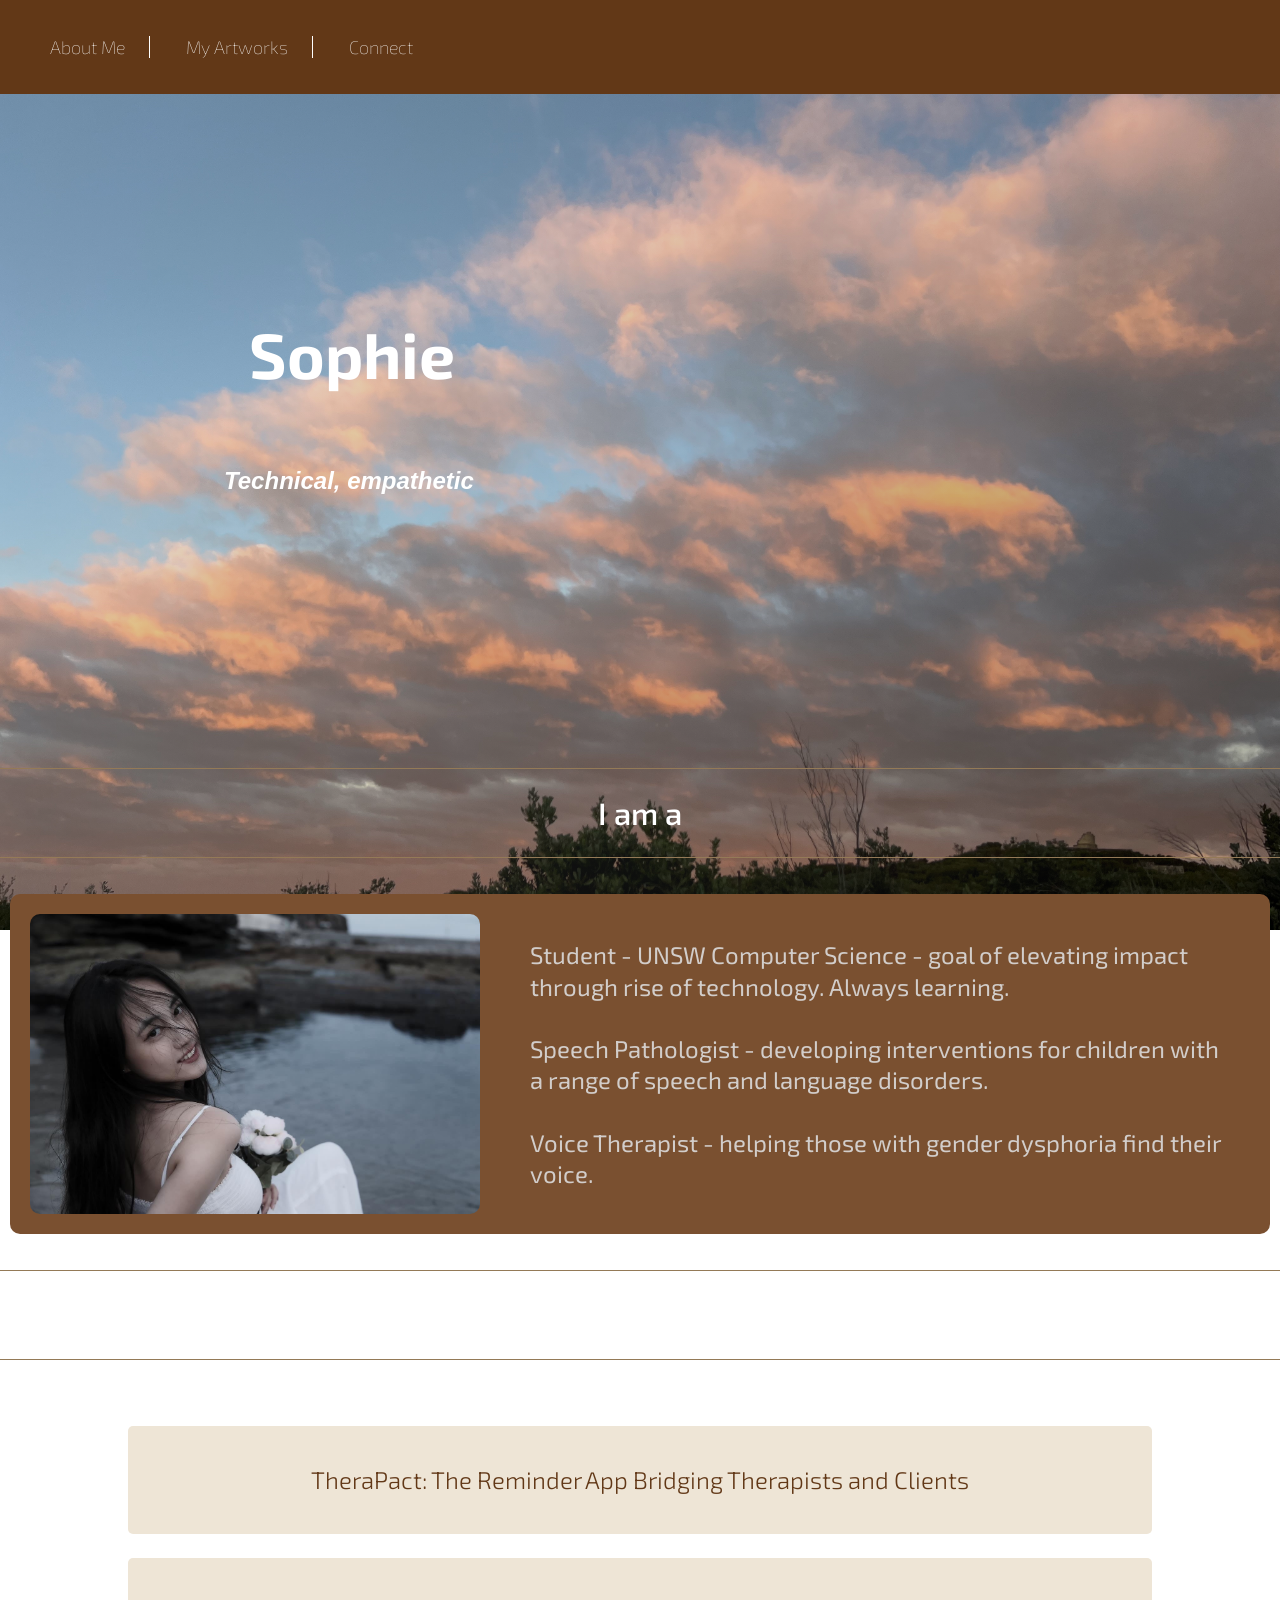
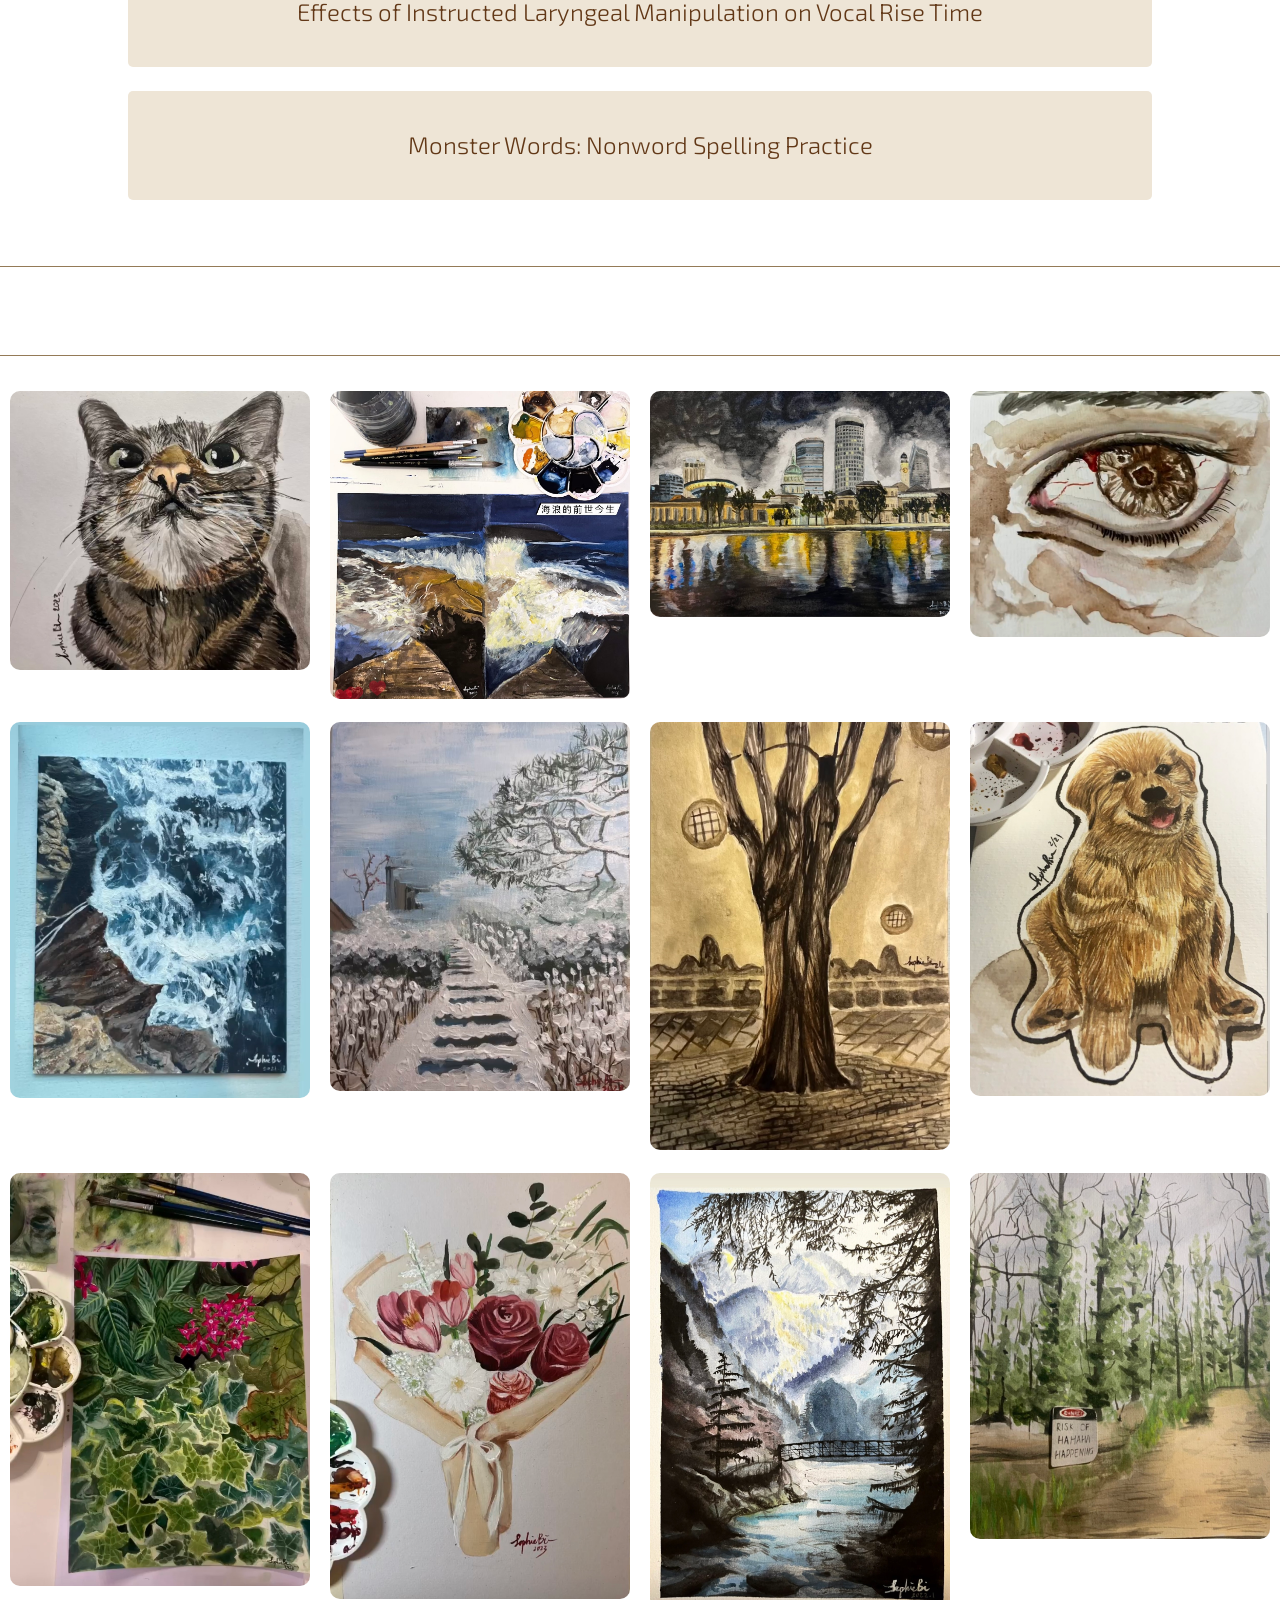
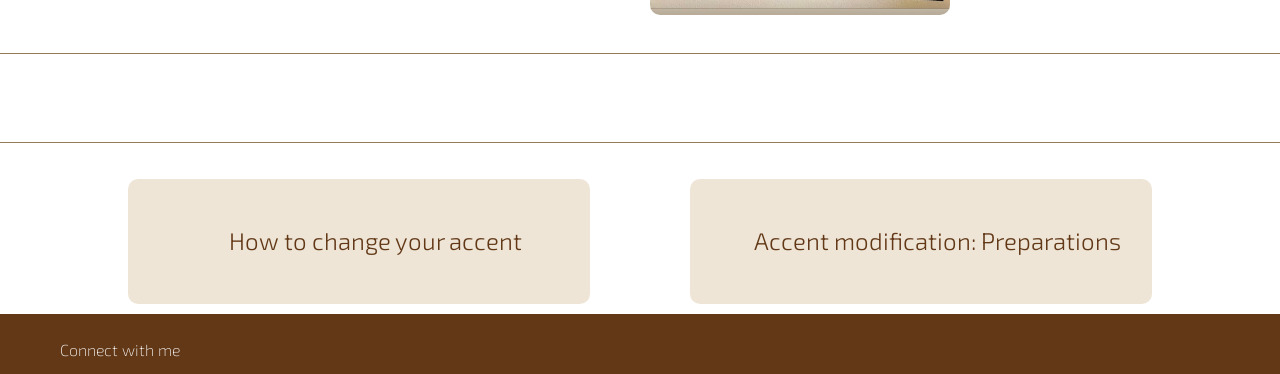
==== commit eef86e09: "added monster words demo page" ====
--- a/index.html
+++ b/index.html
@@ -2,7 +2,7 @@
 <html>
 <head>
     <title>Sophie Bi</title>
-    <link rel="stylesheet" href="Resources/css/style.css">
+    <link rel="stylesheet" href="Resources/css/home.css">
     <link rel="images" href="Resources/images/">
     <link rel="preconnect" href="https://fonts.googleapis.com">
     <link rel="preconnect" href="https://fonts.gstatic.com" crossorigin>
@@ -21,8 +21,9 @@
     </div>
 
     <!-- This is the Header -->
-    <header>
+    <header id="index_header">
             <h1>Sophie</h1> 
+            <h3>Technical, empathetic </h3>
     </header>
    
     <!-- This is the about me content -->
@@ -31,19 +32,43 @@
             <div id="aboutme_background">
                 <div class="about_me_content">
                 <p class="self_intro"> 
+                    Student - UNSW Computer Science - goal of elevating impact through rise of technology. Always learning.<br><br>
                     Speech Pathologist - developing interventions for children with a range of speech and language disorders.<br><br>
-                    Orofacial Myologist -  bridging the gap between muscle functioning and speech outcomes. <br><br>
-                    Voice Therapist - helping those with gender dysphoria find their voice. <br><br>
-                    Student - UNSW Computer Science - goal of elevating impact through rise of technology. Always learning.
+                    Voice Therapist - helping those with gender dysphoria find their voice. 
                 </p>
                 <div class="image" id="portrait"><img src="Resources/images/portrait.JPG" alt="Portrait of myself, against the ocean" height="300px"></div>
             </div>
         </div>
     </div>
 
+    <!-- This is the projects content-->
+    <div id="projects"> 
+        <h2>My Projects</h2>
+        <div class="project_container">
+            <div class="project_links"> 
+                <p class="project_link">
+                <a href="https://www.figma.com/proto/4IJaXE5KcdtVCBSV5fSK9A/TheraPact?node-id=0-1&t=usjrC2HE7Snde3Jy-1" target="_blank" rel="noopener noreferrer"> 
+                    TheraPact: The Reminder App Bridging Therapists and Clients
+                    </a>
+                </p>
+
+                <p class="project_link">
+                    <a href="https://pubmed.ncbi.nlm.nih.gov/39537447/" target="_blank" rel="noopener noreferrer">
+                    Effects of Instructed Laryngeal Manipulation on Vocal Rise Time
+                    </a>
+                </p>
+                <p class="project_link">
+                <a href="monsters_demo.html" target="_blank" rel="noopener noreferrer">
+                <!-- <a href="https://monsters-lueu.onrender.com/" target="_blank" rel="noopener noreferrer">  -->
+                    Monster Words: Nonword Spelling Practice
+                    </a>
+                </p>
+            </div>
+        </div>
+    </div>
     <!-- This is the artworks content -->
     <div id="artworks">
-        <h2>My Artworks</h2>
+        <h2>I like to paint in my spare time</h2>
         <div class="paintings">
             <div class="image_painting"><img src="Resources/images/Friend_cat.jpg" alt="image of my friend's cat" height="180px"></div>
             <div class="image_painting"><img src="Resources/images/double_waves.jpg" alt="some waves" height="180px"></div>
@@ -99,24 +124,7 @@
             </div>
         </div>
     </div>
-    <!-- This is the projects content-->
-    <div id="projects"> 
-        <h2>My Projects</h2>
-        <div class="project_container">
-            <div class="project_links"> 
-                <p class="project_link">
-                    <a href="https://pubmed.ncbi.nlm.nih.gov/39537447/" target="_blank" rel="noopener noreferrer">
-                    Effects of Instructed Laryngeal Manipulation on Vocal Rise Time
-                    </a>
-                </p>
-                <p class="project_link">
-                <a href="https://monsters-lueu.onrender.com/" target="_blank" rel="noopener noreferrer"> 
-                    Monster Words: Nonword Spelling Practice
-                    </a>
-                </p>
-            </div>
-        </div>
-    </div>
+    
 
 
     <!-- This is the footer content-->
--- a/Resources/css/home.css
+++ b/Resources/css/home.css
@@ -0,0 +1,394 @@
+/* Universal Styles */
+
+html {
+    font-family: "Exo 2", sans-serif;
+    font-size: 16px;
+    font-weight: 200;
+    width: 100%;
+}
+
+h1 {
+    color: #FFF;
+    font-size: 4rem;
+    padding: 14rem;
+    padding-bottom: 2rem;
+    width: 20%;
+    font-family: "Exo 2", sans-serif;
+    text-align: center;
+}
+
+h2 {
+    border-top: 1px solid #947a57;
+    border-bottom: 1px solid #947a57;
+    color: #FFF;
+    font-weight: 555;
+    font-size: 31px;
+    line-height: 24px;
+    padding-top: 2rem;
+    padding-bottom: 2rem;
+    text-align: center;
+    font-family: "Exo 2", sans-serif;
+}
+
+h3{
+    color: #FFF;
+    font-size: 1.5rem;
+    padding-left: 14rem;
+    padding-bottom: 14rem;
+    width: 40%;
+    font-family: "Exo 2", sans-serif;
+    text-align: left;
+    font-style: oblique;
+}
+p {
+    color: rgba(240, 248, 255, 0.745);
+    line-height: 1.3em;
+    text-align: left;
+    width: 100%;
+    font-family: "Exo 2", sans-serif;
+    font-size: 18px;
+    font-weight: 100;
+}
+
+body {
+    background-image: linear-gradient(to bottom right, rgba(255, 255, 255, 0.2), rgba(0, 0, 0, 0.3)), url('../images/sky.jpeg');  
+    background-size: cover;
+    background-repeat: no-repeat;
+    background-position: center;
+    background-attachment: fixed;
+    padding-top: 3rem;
+    padding-bottom: 2rem;
+    min-height: 100vh;
+    position: relative;
+    overflow-x: hidden;
+}
+
+img {
+    width: auto;
+    border-radius: 10px;
+}
+
+li {
+    list-style: none;
+    display: inline-block;
+}
+
+a {
+    text-decoration: none !important;
+    color: #FFF;
+    text-transform: rgb(186, 83, 20);
+}
+
+html, body {
+    height: 100%;
+    margin: 0;
+}
+
+/* Footer */
+.footer-nav_container {
+    position: relative;
+    width: 100%;
+    height: 2.5rem;
+    background-color: #623817;
+    padding: 10px 20px;
+}
+
+.footer-nav {
+    width: 100%;
+    z-index: 1;
+    background-color: #623817;
+}
+
+/* Navigation Bar */
+.navbar_container {
+    position: fixed;
+    width: 100%;
+    background-color: #623817;
+    padding: 20px 10px;
+    top: 0;
+    left: 0;
+    right: 0;
+}
+
+.navbar {
+    width: 100%;
+    z-index: 10;
+    background-color: #623817;
+}
+
+.subheadings {
+    text-align: center;
+    font-family: "Exo 2", sans-serif;
+    font-size: 18px;
+    font-weight: 100;
+    text-decoration: none !important;
+    border: none;
+    padding-right: 15px;
+}
+
+.aboutme_navbar {
+    margin-right: 2rem;
+    padding-right: 1.5rem;
+    border-right: 1px solid #FFF;
+    font-family: "Exo 2", sans-serif;
+    font-size: 18px;
+    font-weight: 100;
+}
+
+.navbar li a {
+    font-family: "Exo 2", sans-serif;
+    font-size: 18px;
+    font-weight: 100;
+}
+
+.subheadings {
+    margin-right: 2rem;
+    padding-right: 1.5rem;
+    border-right: 1px solid #FFF;
+}
+
+/* Header */
+
+#index_header {
+    background-image: url('../images/newtown_icecream.jpeg');
+    background-size: cover;
+    background-attachment: fixed;
+    width: 100%;
+    background-repeat: no-repeat; 
+    background-position: right top;
+    border-radius: 0;
+}
+
+#monster_header{
+    /* background-color: #8d9aec; */
+    background-size: cover;
+    background-attachment: fixed;
+    width: 100%;
+    background-repeat: no-repeat; 
+    background-position: right top;
+    border-radius: 0;
+}
+
+/* About Me */
+#aboutme_background {
+    background-color: #7a5030;
+    margin: 10px;
+    min-height: 320px;
+    border-radius: 10px;
+}
+
+#aboutme {
+    display: flex;
+    flex-direction: column;
+}
+
+.about_me_content {
+    display: flex;
+    flex-direction: row-reverse; 
+    align-items: center; 
+    border-radius: 255px 15px 225px 15px / 15px 225px 15px 255px;
+}
+
+.self_intro {
+    display: flex;
+    margin: 20px 30px 20px 20px;
+    font-weight: 400; 
+    font-size: 24px;
+    padding: 10px;
+}
+
+#portrait {
+    margin: 20px; 
+    max-height: 300px;
+    min-height: 250px;
+}
+
+/* Artworks */
+.paintings {
+    display: flex;
+    justify-content: space-between;
+    flex-wrap: wrap;
+    border-radius: 20px;
+}
+
+.image_painting {
+    flex: 0 1 calc(25% - 20px);
+    margin: 10px;
+    text-align: center;
+    transition: transform 0.3s ease;
+}
+
+.image_painting img {
+    max-width: 100%;
+    height: auto;
+    border-radius: 10px;
+    transition: transform 0.3s ease;
+}
+
+.image_painting:hover {
+    z-index: 1;
+}
+
+.image_painting:hover img {
+    transform: scale(1.2);
+}
+
+/* Substack */
+
+.substack_container {
+    width: 80%;
+    margin: 0 auto;
+    display: flex;
+    flex-direction: row;
+    gap: 100px;
+    padding: 10px;
+}
+
+.substack_post_links {
+    flex: 1;
+    background-color: #eee5d6;
+    border-radius: 10px;
+    padding: 8px 10px;
+    color: #623817;
+    text-align: center;
+}
+
+.substack_link {
+    text-align: center;
+    font-family: "Exo 2", sans-serif;
+    font-size: 24px;
+    padding: 1rem 1rem;
+    line-height: 1.2; 
+    font-weight: 300;
+}
+
+.substack_link a {
+    color: #623817;
+    text-decoration: none;
+}
+
+.substack_link a:hover {
+    color: #0066cc;
+}
+
+/* Projects */
+/* Monster Words Demo Specific */
+#monster_words_web_index {
+    display: flex; /* or flex depending on your layout */
+    margin-left: 40px; /* space between heading and image */
+    width: 400rem; /* or specific width */
+    height: auto; /* or specific height to match heading size */
+}
+
+.project_container {
+    width: 80%;
+    margin: 0 auto;
+    display: center;
+    flex-direction: row;
+    gap: 1rem;
+    padding: 1rem;
+}
+.project_link {
+    text-align: center;
+    font-family: "Exo 2", sans-serif;
+    font-size: 24px;
+    line-height: 1.2; 
+    font-weight: 300;
+    flex: 1;
+    background-color: #eee5d6;
+    border-radius: 5px;
+    padding: 2.5rem 0rem;
+}
+
+.project_link a {
+    color: #623817;
+    text-decoration: none;
+}
+
+.project_link a:hover {
+    color: #0066cc;
+}
+
+/* Popup */
+
+.popup {
+    display: none;
+    position: fixed;
+    top: 0;
+    left: 0;
+    width: 100%;
+    height: 100%;
+    background-color: rgba(0, 0, 0, 0.5);
+    z-index: 1000;
+}
+
+.popup-content h2 {
+    color: #333;
+    text-align: center;
+    margin-bottom: 20px;
+    font-size: 1.5em;
+}
+
+.popup-content {
+    position: relative;
+    background-color: #fff;
+    margin: 15% auto;
+    padding: 20px;
+    width: 70%;
+    max-width: 500px;
+    border-radius: 10px;
+    box-shadow: 0 4px 8px rgba(0, 0, 0, 0.2);
+}
+
+.close {
+    position: absolute;
+    right: 20px;
+    top: 10px;
+    font-size: 30px;
+    cursor: pointer;
+}
+
+/* Connect Links */
+.connect-links {
+    display: flex;
+    flex-direction: column;
+    gap: 15px;
+    margin-top: 20px;
+}
+
+.connect-button {
+    display: flex;
+    align-items: center;
+    gap: 10px;
+    padding: 15px;
+    background-color: #f5f5f5;
+    border-radius: 8px;
+    text-decoration: none;
+    color: #333;
+    font-size: 1.2em;
+    transition: background-color 0.3s;
+}
+
+.connect-button:hover {
+    background-color: #e0e0e0;
+}
+
+.icon {
+    font-size: 24px;
+}
+
+.monster_header {
+    display: flex;
+    align-items: center; 
+    gap: 1rem; 
+}
+
+/* Monster Words Demo Specific */
+#monster_words_web_index {
+    /* margin-left: 40rem; space between heading and image */
+    display: flex; /* or inline-block */
+    vertical-align: middle; /* aligns with text baseline */
+    margin-bottom: 20rem;
+}
+
+
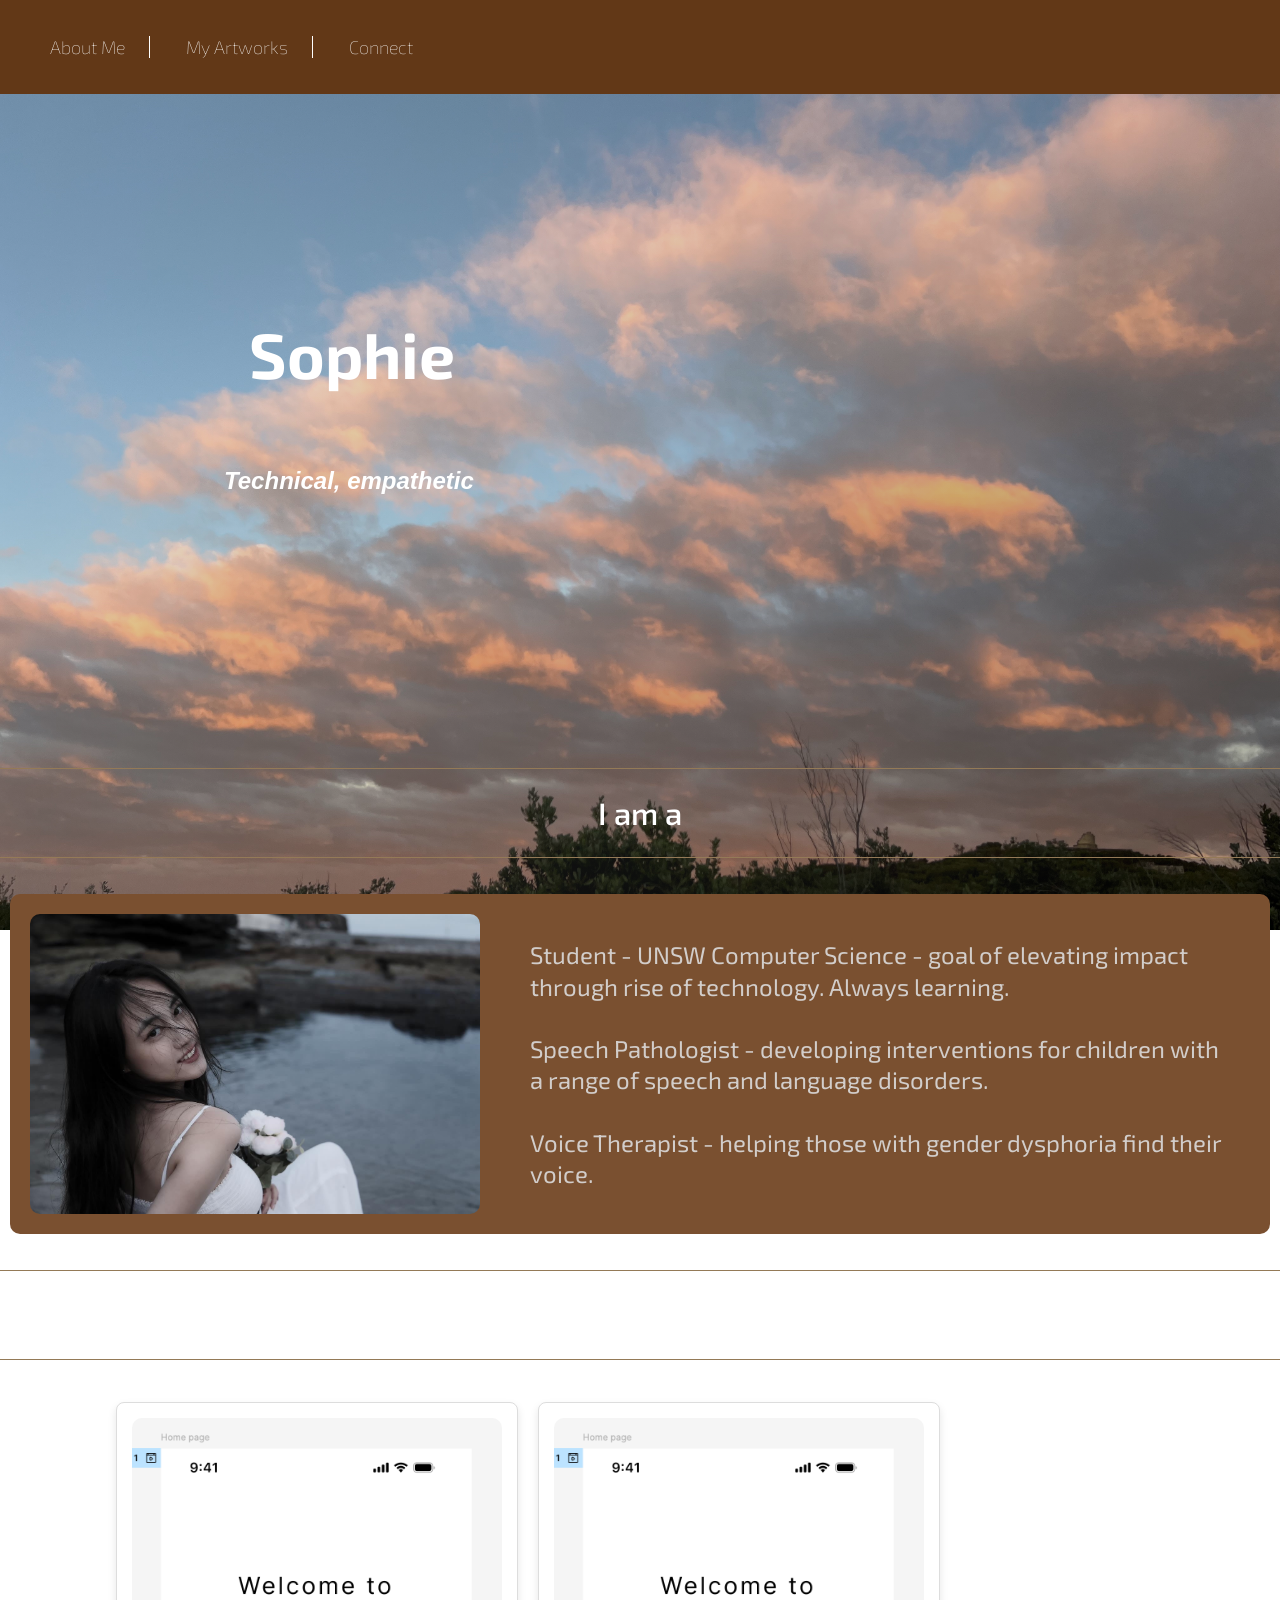
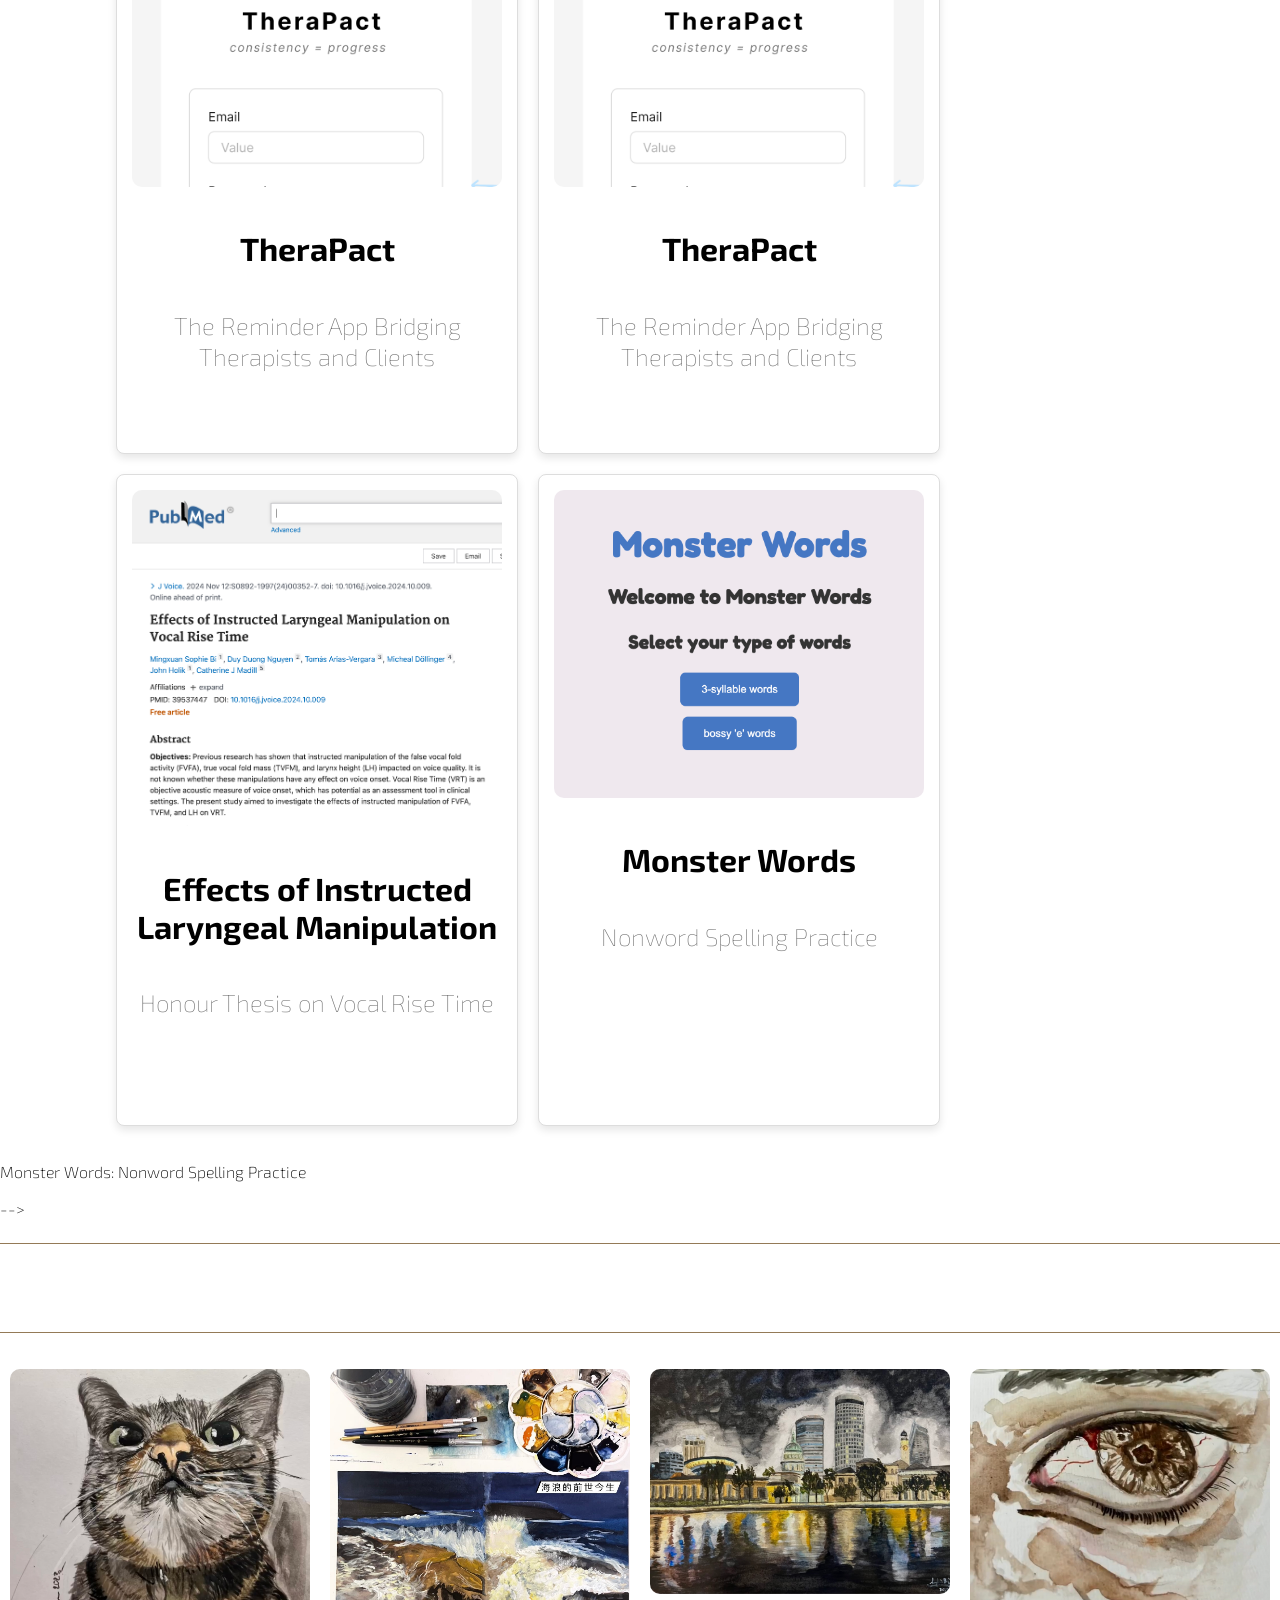
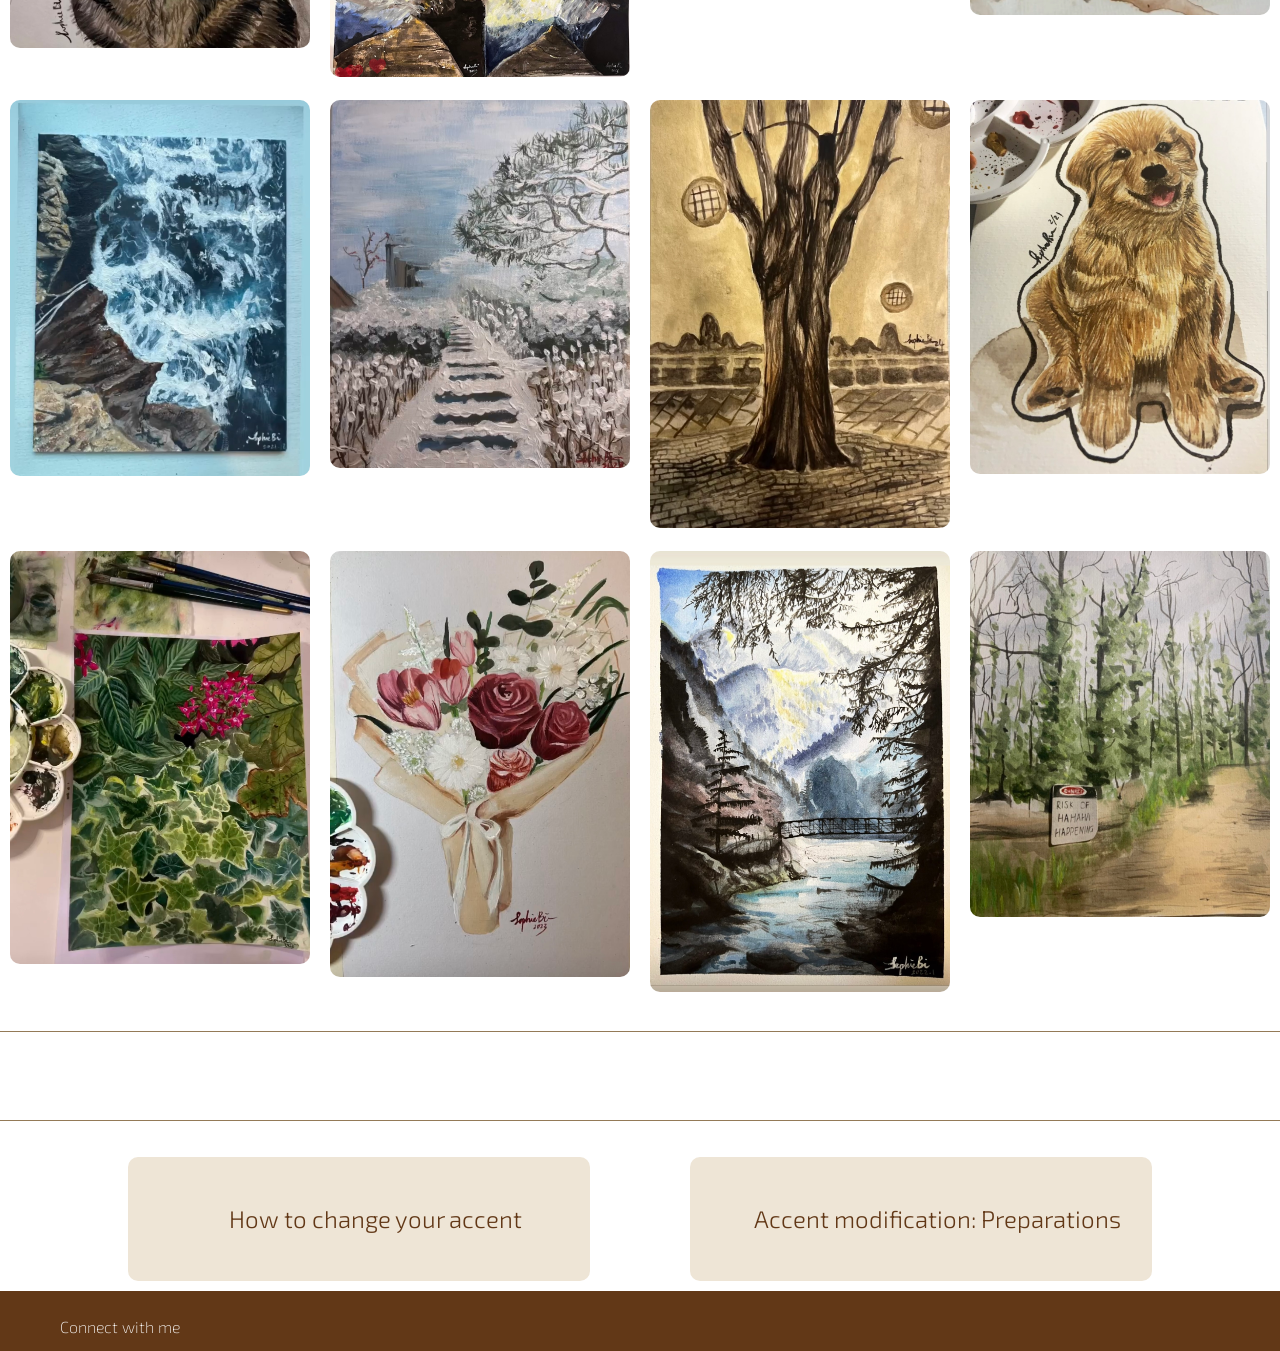
==== commit 3279b885: "included ux/ui demos" ====
--- a/index.html
+++ b/index.html
@@ -45,6 +45,45 @@
     <div id="projects"> 
         <h2>My Projects</h2>
         <div class="project_container">
+            <!-- Use a flex or grid class for layout; adjust in CSS -->
+            <a href="theraPact_demo.html" target="_blank" rel="noopener noreferrer" class="project-card">
+                <div class="card-content">
+                    <img src="Resources/images/therapact-thumbnail.jpg" alt="TheraPact thumbnail" class="card-image">
+                    <h4>TheraPact</h4>
+                    <p>The Reminder App Bridging Therapists and Clients</p>
+                </div>
+            </a>
+            
+            <a href="legalChamps_demo.html" target="_blank" rel="noopener noreferrer" class="project-card">
+                <div class="card-content">
+                    <img src="Resources/images/therapact-thumbnail.jpg" alt="TheraPact thumbnail" class="card-image">
+                    <h4>TheraPact</h4>
+                    <p>The Reminder App Bridging Therapists and Clients</p>
+                </div>
+            </a>
+
+
+            <a href="https://pubmed.ncbi.nlm.nih.gov/39537447/" target="_blank" rel="noopener noreferrer" class="project-card">
+                <div class="card-content">
+                    <img src="Resources/images/paper-thumbnail.jpg" alt="TheraPact thumbnail" class="card-image">
+                    <h4>Effects of Instructed Laryngeal Manipulation</h4>
+                    <p>Honour Thesis on Vocal Rise Time</p>
+
+                </div>
+            </a>
+            
+            <a href="monsters_demo.html" target="_blank" rel="noopener noreferrer" class="project-card">
+                <div class="card-content">
+                    <img src="Resources/images/monster-thumbnail.jpg" alt="TheraPact thumbnail" class="card-image">
+                    <h4>Monster Words</h4>
+                    <p>Nonword Spelling Practice</p>
+                </div>
+            </a>
+        </div>
+    </div>
+    <!-- <div id="projects"> 
+        <h2>My Projects</h2>
+        <div class="project_container">
             <div class="project_links"> 
                 <p class="project_link">
                 <a href="https://www.figma.com/proto/4IJaXE5KcdtVCBSV5fSK9A/TheraPact?node-id=0-1&t=usjrC2HE7Snde3Jy-1" target="_blank" rel="noopener noreferrer"> 
@@ -65,7 +104,10 @@
                 </p>
             </div>
         </div>
-    </div>
+    </div> -->
+
+
+
     <!-- This is the artworks content -->
     <div id="artworks">
         <h2>I like to paint in my spare time</h2>
--- a/Resources/css/home.css
+++ b/Resources/css/home.css
@@ -39,6 +39,11 @@
     font-family: "Exo 2", sans-serif;
     text-align: left;
     font-style: oblique;
+}
+
+h4{
+    font-size: 2rem;
+    
 }
 p {
     color: rgba(240, 248, 255, 0.745);
@@ -392,3 +397,49 @@
 }
 
 
+/* cards */
+.project_container {
+    display: flex; /* Or use 'display: grid; grid-template-columns: repeat(auto-fit, minmax(250px, 1fr));' for a grid layout */
+    flex-wrap: wrap;
+    justify-content: center; /* Center cards horizontally */
+    gap: 20px; /* Space between cards */
+    margin: 20px 0;
+}
+
+.project-card {
+    display: block; /* Makes the anchor behave like a block element */
+    text-decoration: none; /* Remove underline from links */
+    color: inherit; /* Inherit text color from parent */
+    background-color: #ffffff; /* White background; adjust to match your theme */
+    border: 1px solid #ddd; /* Light border */
+    border-radius: 8px; /* Rounded corners */
+    box-shadow: 0 4px 8px rgba(0, 0, 0, 0.1); /* Subtle shadow for depth */
+    overflow: hidden; /* Prevent content overflow */
+    transition: transform 0.3s ease, box-shadow 0.3s ease; /* Smooth hover animation */
+    width: 400px; /* Fixed width; adjust for responsiveness */
+    height:650px;
+    max-width: 100%; /* Ensure it fits smaller screens */
+}
+
+.project-card:hover {
+    transform: translateY(-5px); /* Slight lift on hover */
+    box-shadow: 0 6px 12px rgba(0, 0, 0, 0.15); /* Deeper shadow on hover */
+}
+
+.card-content {
+    padding: 15px; /* Inner spacing */
+    text-align: center; /* Center text */
+}
+
+.card-content p {
+    margin: 0;
+    font-size: 1.5em;
+    color: #666; /* Subdued color for description */
+    text-align: center;
+}
+
+.card-image {
+    width: 100%; /* Full width within card */
+    height: auto; /* Maintain aspect ratio */
+    display: block;
+}
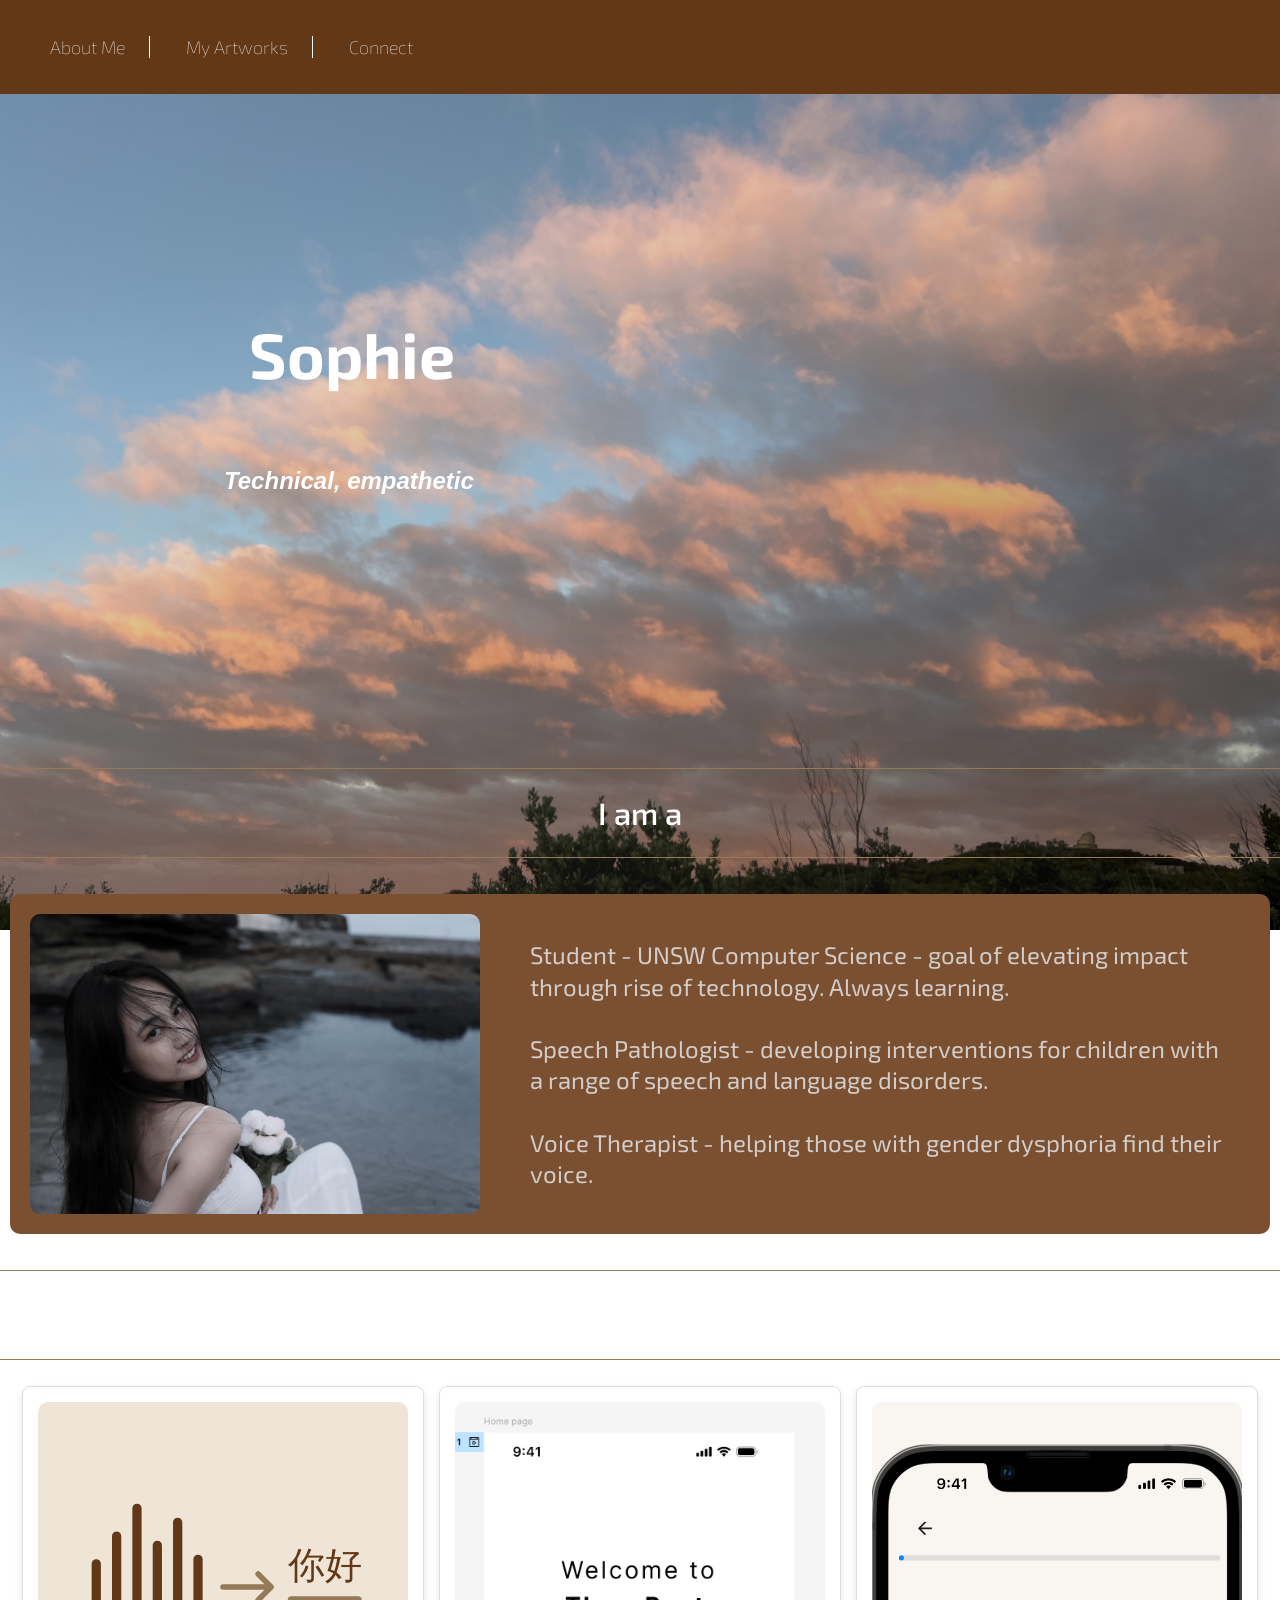
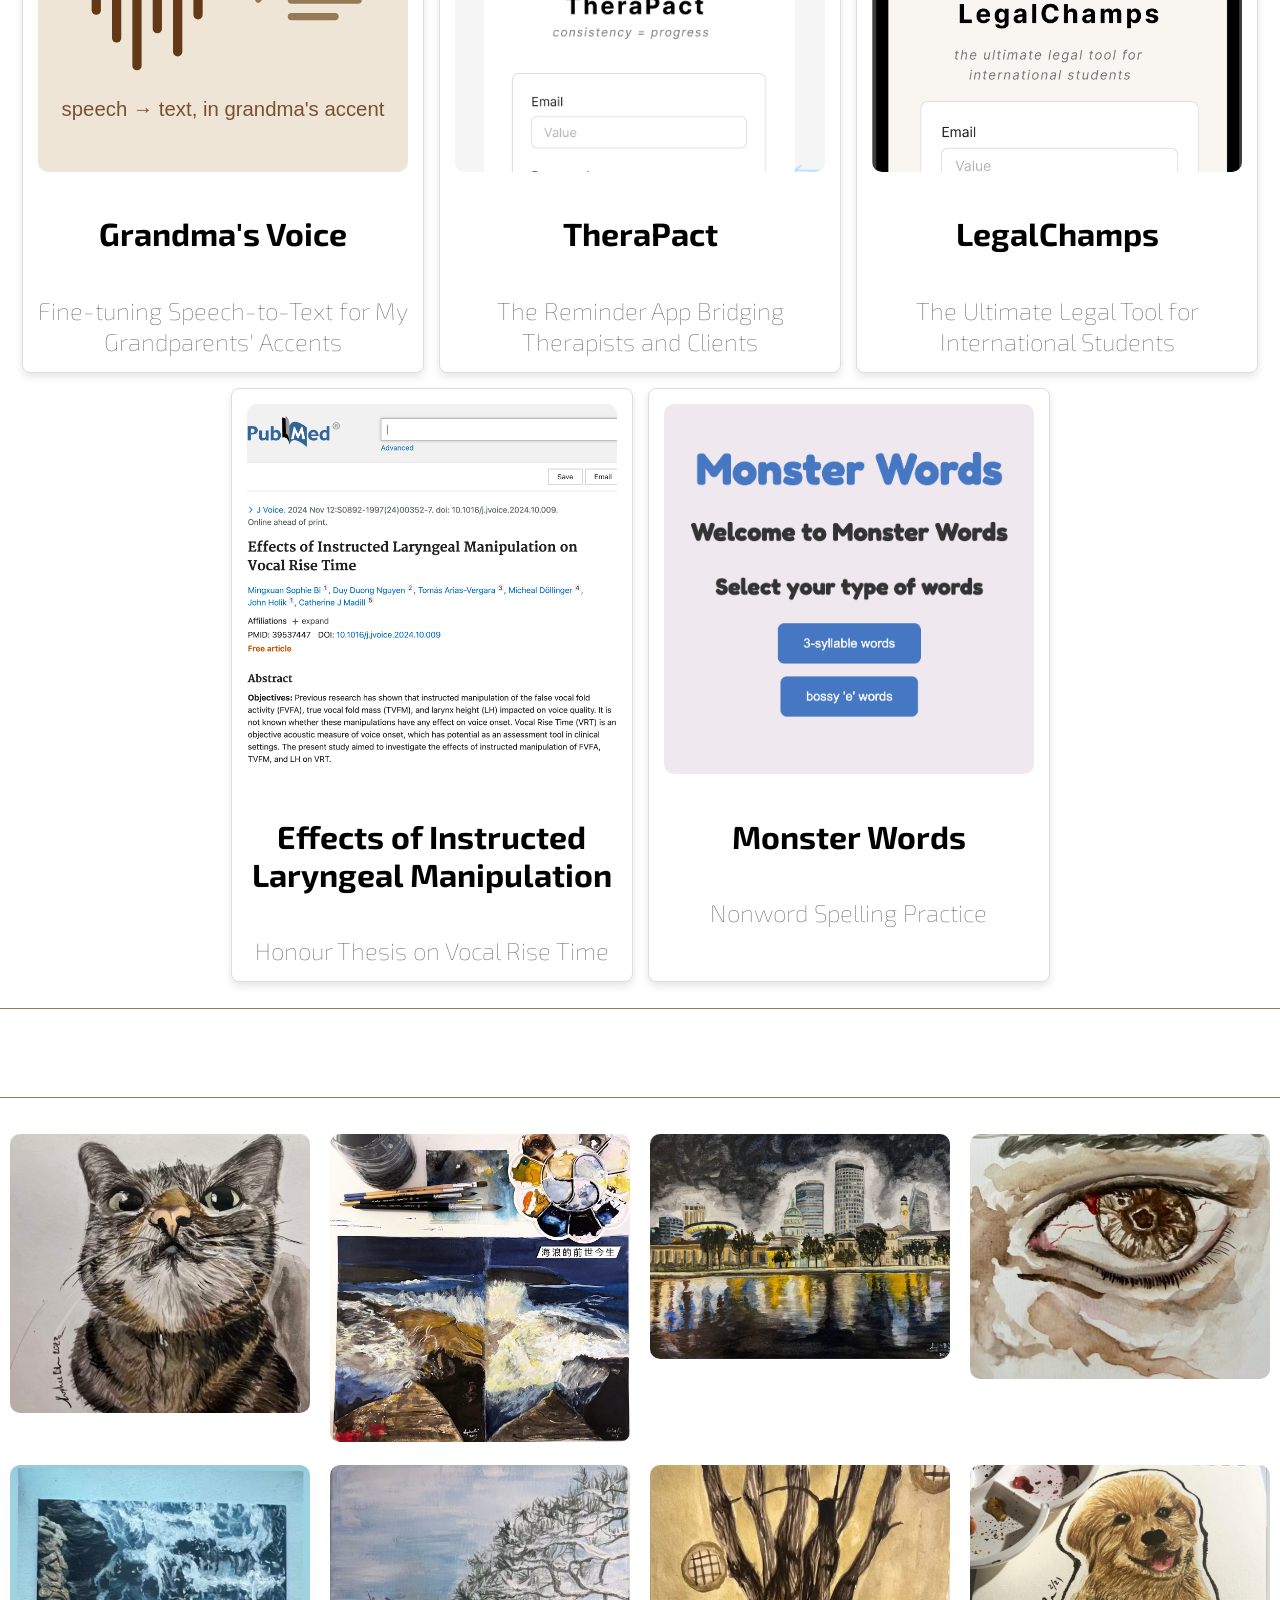
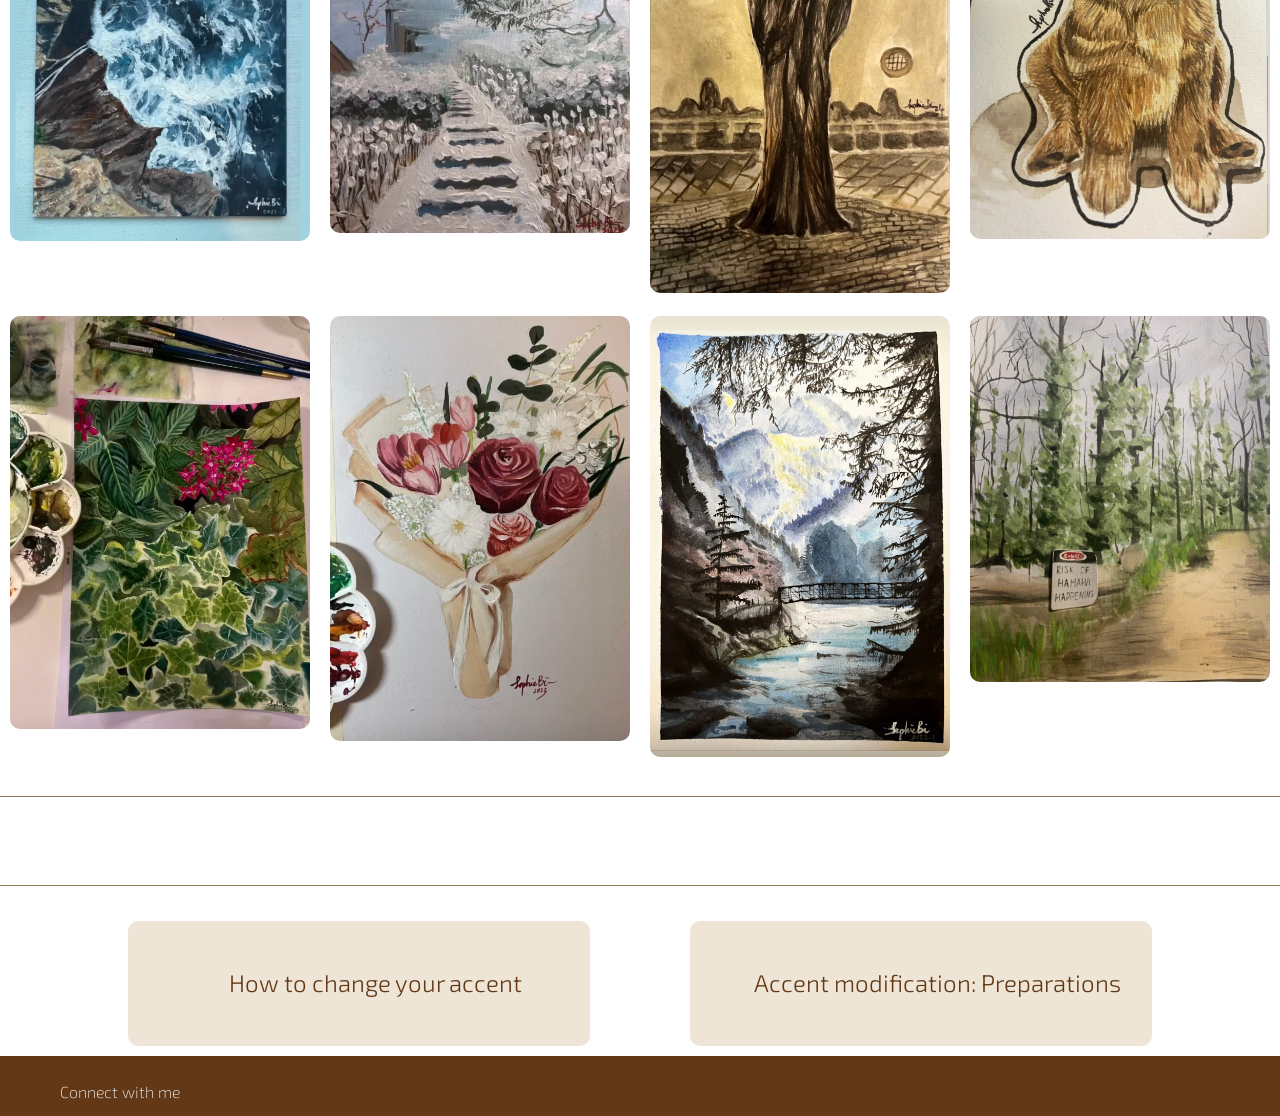
==== commit fb7b56ba: "Add Grandma's Voice pipeline demo, fix LegalChamps card and homepage UI bugs Co-Authored-By: Claude " ====
--- a/index.html
+++ b/index.html
@@ -1,6 +1,8 @@
 <!DOCTYPE html>
 <html>
 <head>
+    <meta charset="UTF-8">
+    <meta name="viewport" content="width=device-width, initial-scale=1.0">
     <title>Sophie Bi</title>
     <link rel="stylesheet" href="Resources/css/home.css">
     <link rel="images" href="Resources/images/">
@@ -46,6 +48,14 @@
         <h2>My Projects</h2>
         <div class="project_container">
             <!-- Use a flex or grid class for layout; adjust in CSS -->
+            <a href="accentPipeline_demo.html" target="_blank" rel="noopener noreferrer" class="project-card">
+                <div class="card-content">
+                    <img src="Resources/images/accent-thumbnail.svg" alt="Accent-aware speech-to-text thumbnail" class="card-image">
+                    <h4>Grandma's Voice</h4>
+                    <p>Fine-tuning Speech-to-Text for My Grandparents' Accents</p>
+                </div>
+            </a>
+
             <a href="theraPact_demo.html" target="_blank" rel="noopener noreferrer" class="project-card">
                 <div class="card-content">
                     <img src="Resources/images/therapact-thumbnail.jpg" alt="TheraPact thumbnail" class="card-image">
@@ -56,16 +66,16 @@
             
             <a href="legalChamps_demo.html" target="_blank" rel="noopener noreferrer" class="project-card">
                 <div class="card-content">
-                    <img src="Resources/images/therapact-thumbnail.jpg" alt="TheraPact thumbnail" class="card-image">
-                    <h4>TheraPact</h4>
-                    <p>The Reminder App Bridging Therapists and Clients</p>
+                    <img src="Resources/images/legalchamp-thumbnail.jpg" alt="LegalChamps thumbnail" class="card-image">
+                    <h4>LegalChamps</h4>
+                    <p>The Ultimate Legal Tool for International Students</p>
                 </div>
             </a>
 
 
             <a href="https://pubmed.ncbi.nlm.nih.gov/39537447/" target="_blank" rel="noopener noreferrer" class="project-card">
                 <div class="card-content">
-                    <img src="Resources/images/paper-thumbnail.jpg" alt="TheraPact thumbnail" class="card-image">
+                    <img src="Resources/images/paper-thumbnail.jpg" alt="Thesis paper thumbnail" class="card-image">
                     <h4>Effects of Instructed Laryngeal Manipulation</h4>
                     <p>Honour Thesis on Vocal Rise Time</p>
 
@@ -74,40 +84,13 @@
             
             <a href="monsters_demo.html" target="_blank" rel="noopener noreferrer" class="project-card">
                 <div class="card-content">
-                    <img src="Resources/images/monster-thumbnail.jpg" alt="TheraPact thumbnail" class="card-image">
+                    <img src="Resources/images/monster-thumbnail.jpg" alt="Monster Words thumbnail" class="card-image">
                     <h4>Monster Words</h4>
                     <p>Nonword Spelling Practice</p>
                 </div>
             </a>
         </div>
     </div>
-    <!-- <div id="projects"> 
-        <h2>My Projects</h2>
-        <div class="project_container">
-            <div class="project_links"> 
-                <p class="project_link">
-                <a href="https://www.figma.com/proto/4IJaXE5KcdtVCBSV5fSK9A/TheraPact?node-id=0-1&t=usjrC2HE7Snde3Jy-1" target="_blank" rel="noopener noreferrer"> 
-                    TheraPact: The Reminder App Bridging Therapists and Clients
-                    </a>
-                </p>
-
-                <p class="project_link">
-                    <a href="https://pubmed.ncbi.nlm.nih.gov/39537447/" target="_blank" rel="noopener noreferrer">
-                    Effects of Instructed Laryngeal Manipulation on Vocal Rise Time
-                    </a>
-                </p>
-                <p class="project_link">
-                <a href="monsters_demo.html" target="_blank" rel="noopener noreferrer">
-                <!-- <a href="https://monsters-lueu.onrender.com/" target="_blank" rel="noopener noreferrer">  -->
-                    Monster Words: Nonword Spelling Practice
-                    </a>
-                </p>
-            </div>
-        </div>
-    </div> -->
-
-
-
     <!-- This is the artworks content -->
     <div id="artworks">
         <h2>I like to paint in my spare time</h2>
@@ -159,7 +142,6 @@
                 <a href="#" class="connect-button" id="emailCopyButton" data-email="sophiebimx@outlook.com">
                     <i class="icon">📧</i>Email <span class="copy-text">(Click to copy)</span>
                 </a>
-                </a>
                 <a href="https://www.linkedin.com/in/sophiebimx" target="_blank" class="connect-button">
                     <i class="icon">💼</i>LinkedIn
                 </a>
--- a/Resources/css/home.css
+++ b/Resources/css/home.css
@@ -285,14 +285,6 @@
     height: auto; /* or specific height to match heading size */
 }
 
-.project_container {
-    width: 80%;
-    margin: 0 auto;
-    display: center;
-    flex-direction: row;
-    gap: 1rem;
-    padding: 1rem;
-}
 .project_link {
     text-align: center;
     font-family: "Exo 2", sans-serif;
@@ -390,7 +382,6 @@
 
 /* Monster Words Demo Specific */
 #monster_words_web_index {
-    /* margin-left: 40rem; space between heading and image */
     display: flex; /* or inline-block */
     vertical-align: middle; /* aligns with text baseline */
     margin-bottom: 20rem;
@@ -399,10 +390,12 @@
 
 /* cards */
 .project_container {
+    width: 100%;
+    /* background-color: red; */
     display: flex; /* Or use 'display: grid; grid-template-columns: repeat(auto-fit, minmax(250px, 1fr));' for a grid layout */
     flex-wrap: wrap;
     justify-content: center; /* Center cards horizontally */
-    gap: 20px; /* Space between cards */
+    gap: 15px; /* Space between cards */
     margin: 20px 0;
 }
 
@@ -417,8 +410,7 @@
     overflow: hidden; /* Prevent content overflow */
     transition: transform 0.3s ease, box-shadow 0.3s ease; /* Smooth hover animation */
     width: 400px; /* Fixed width; adjust for responsiveness */
-    height:650px;
-    max-width: 100%; /* Ensure it fits smaller screens */
+    max-width: 100%;
 }
 
 .project-card:hover {
@@ -427,8 +419,8 @@
 }
 
 .card-content {
-    padding: 15px; /* Inner spacing */
-    text-align: center; /* Center text */
+    padding: 15px; 
+    text-align: center;
 }
 
 .card-content p {
@@ -440,6 +432,7 @@
 
 .card-image {
     width: 100%; /* Full width within card */
-    height: auto; /* Maintain aspect ratio */
+    aspect-ratio: 1 / 1; /* Same image size on every card */
+    object-fit: cover;
     display: block;
 }
